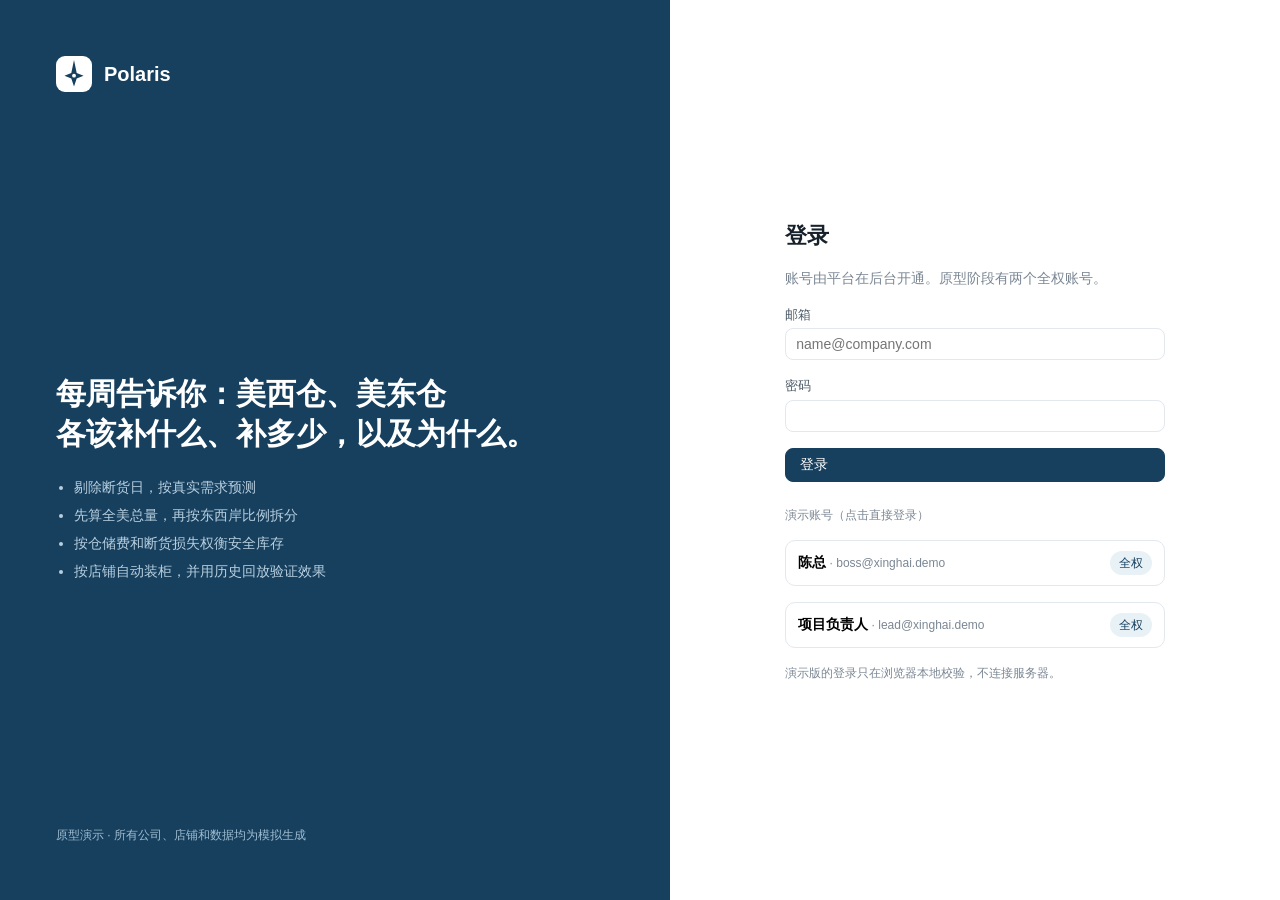
==== index.html @ b96ffc66 "Publish Polaris prototype build" ====
<!doctype html>
<html lang="zh-CN">
  <head>
    <meta charset="UTF-8" />
    <meta name="viewport" content="width=device-width, initial-scale=1.0" />
    <meta name="description" content="Polaris 跨境补货决策平台 · 原型演示（模拟数据）" />
    <link rel="icon" type="image/svg+xml" href="./favicon.svg" />
    <title>Polaris · 跨境补货决策（原型）</title>
    <script type="module" crossorigin src="./assets/index-DXcKlaoi.js"></script>
    <link rel="stylesheet" crossorigin href="./assets/index-CZqILn1X.css">
  </head>
  <body>
    <div id="root"></div>
  </body>
</html>
---- assets/index-CZqILn1X.css ----
:root{--brand:#17405f;--brand-2:#2a8f8a;--brand-soft:#e8f1f6;--bg:#f4f6f8;--panel:#fff;--line:#e3e8ee;--line-2:#eef1f4;--text:#17212b;--text-2:#4c5a67;--muted:#7b8794;--good:#1f8a5b;--good-soft:#e6f4ec;--warn:#b26a00;--warn-soft:#fdf3e2;--bad:#c2412d;--bad-soft:#fbeae7;--base:#9aa5b1;--pol:#17405f;--radius:10px;--shadow:0 1px 2px #1018280a, 0 1px 3px #1018280f;color:var(--text);background:var(--bg);-webkit-font-smoothing:antialiased;font-family:-apple-system,BlinkMacSystemFont,Segoe UI,PingFang SC,Hiragino Sans GB,Microsoft YaHei,Noto Sans SC,sans-serif;font-size:14px;line-height:1.5}*{box-sizing:border-box}body{margin:0}a{color:var(--brand);text-decoration:none}a:hover{text-decoration:underline}h1,h2,h3,h4{margin:0;font-weight:600}p{margin:0}.muted{color:var(--muted)}.small{font-size:12px}.num{font-variant-numeric:tabular-nums}.nowrap{white-space:nowrap}.right{text-align:right}.good{color:var(--good)}.bad{color:var(--bad)}.warn{color:var(--warn)}.row{flex-wrap:wrap;align-items:center;gap:12px;display:flex}.spacer{flex:1}.stack{flex-direction:column;gap:16px;display:flex}.shell{grid-template-columns:220px 1fr;min-height:100vh;display:grid}.side{background:var(--brand);color:#dbe7ef;flex-direction:column;gap:4px;height:100vh;padding:18px 12px;display:flex;position:sticky;top:0}.brand{color:#fff;align-items:center;gap:10px;padding:4px 8px 18px;display:flex}.brand-name{letter-spacing:.3px;font-size:18px;font-weight:700}.brand-sub{color:#9fbdd1;font-size:11px}.side .brand svg rect{fill:#fff}.side .brand svg path{fill:var(--brand)}.side .brand svg circle{fill:#fff}.nav-item{color:#c9dae6;cursor:pointer;border-radius:8px;align-items:center;gap:10px;padding:9px 12px;font-size:14px;display:flex}.nav-item:hover{color:#fff;background:#ffffff14;text-decoration:none}.nav-item.active{color:#fff;background:#ffffff24;font-weight:600}.nav-badge{background:var(--bad);color:#fff;border-radius:10px;margin-left:auto;padding:0 7px;font-size:11px;line-height:18px}.side-foot{color:#9fbdd1;margin-top:auto;padding:8px 12px;font-size:12px}.main{flex-direction:column;min-width:0;display:flex}.topbar{background:var(--panel);border-bottom:1px solid var(--line);z-index:20;align-items:center;gap:16px;height:56px;padding:0 24px;display:flex;position:sticky;top:0}.topbar .company{font-weight:600}.topbar .asof{color:var(--muted);font-size:13px}.user{align-items:center;gap:10px;display:flex}.avatar{background:var(--brand-soft);width:30px;height:30px;color:var(--brand);border-radius:50%;place-items:center;font-size:13px;font-weight:700;display:grid}.content{width:100%;max-width:1400px;padding:24px}.mobile-nav{display:none}.page-head{flex-wrap:wrap;justify-content:space-between;align-items:flex-end;gap:16px;margin-bottom:20px;display:flex}.page-head h1{font-size:22px}.page-head p{margin-top:4px}.page-actions{flex-wrap:wrap;gap:8px;display:flex}.grid{gap:16px;display:grid}.g2{grid-template-columns:repeat(2,minmax(0,1fr))}.g3{grid-template-columns:repeat(3,minmax(0,1fr))}.g4{grid-template-columns:repeat(4,minmax(0,1fr))}.g5{grid-template-columns:repeat(5,minmax(0,1fr))}.span2{grid-column:span 2}.card{background:var(--panel);border:1px solid var(--line);border-radius:var(--radius);box-shadow:var(--shadow);min-width:0}.card-head{border-bottom:1px solid var(--line-2);flex-wrap:wrap;justify-content:space-between;align-items:center;gap:12px;padding:14px 18px;display:flex}.card-head h3{font-size:15px}.card-body{padding:16px 18px}.card-extra{flex-wrap:wrap;align-items:center;gap:8px;display:flex}.stat{background:var(--panel);border:1px solid var(--line);border-radius:var(--radius);box-shadow:var(--shadow);min-width:0;padding:14px 16px}.stat.clickable{cursor:pointer}.stat.clickable:hover{border-color:#c4d3de}.stat-label{color:var(--text-2);font-size:13px}.stat-value{font-variant-numeric:tabular-nums;margin-top:4px;font-size:24px;font-weight:650;line-height:1.25}.stat-sub{color:var(--muted);margin-top:4px;font-size:12px}.stat.tone-danger .stat-value{color:var(--bad)}.stat.tone-warning .stat-value{color:var(--warn)}.stat.tone-good .stat-value{color:var(--good)}.card .stat{box-shadow:none}.tag{white-space:nowrap;border:1px solid #0000;border-radius:999px;align-items:center;padding:1px 8px;font-size:12px;line-height:20px;display:inline-flex}.tag-neutral{color:var(--text-2);background:#eef2f5}.tag-danger{background:var(--bad-soft);color:var(--bad)}.tag-warning{background:var(--warn-soft);color:var(--warn)}.tag-good{background:var(--good-soft);color:var(--good)}.tag-brand{background:var(--brand-soft);color:var(--brand)}.tags{flex-wrap:wrap;gap:4px;display:inline-flex}.delta{color:var(--text-2);background:#eef2f5;border-radius:6px;padding:0 6px;font-size:12px;font-weight:600}.delta.good{background:var(--good-soft);color:var(--good)}.delta.bad{background:var(--bad-soft);color:var(--bad)}.btn{border:1px solid var(--line);background:var(--panel);color:var(--text);cursor:pointer;white-space:nowrap;border-radius:8px;align-items:center;gap:6px;padding:7px 14px;font-family:inherit;font-size:14px;display:inline-flex}.btn:hover{background:#fafcfd;border-color:#c4d3de}.btn:disabled{opacity:.5;cursor:not-allowed}.btn-primary{background:var(--brand);border-color:var(--brand);color:#fff}.btn-primary:hover{background:#12344e;border-color:#12344e}.btn-ghost{color:var(--brand);background:0 0;border-color:#0000;padding:4px 8px}.btn-ghost:hover{background:var(--brand-soft);border-color:#0000}.btn-danger{color:var(--bad)}.btn-sm{padding:3px 10px;font-size:13px}.icon-btn{cursor:pointer;color:var(--muted);background:0 0;border:0;padding:0 4px;font-size:22px;line-height:1}input,select,textarea{border:1px solid var(--line);color:var(--text);background:#fff;border-radius:8px;min-width:0;padding:7px 10px;font-family:inherit;font-size:14px}input:focus,select:focus,textarea:focus{border-color:#8fb3cc;outline:2px solid #b9d3e4}input[type=number]{font-variant-numeric:tabular-nums}.field{flex-direction:column;gap:4px;display:flex}.field-label{color:var(--text-2);font-size:13px}.field-hint{color:var(--muted);font-size:12px}.qty-input{text-align:right;width:86px;padding:4px 8px}.qty-input.changed{border-color:var(--warn);background:var(--warn-soft)}.table-wrap{overflow-x:auto}table.tbl{border-collapse:collapse;width:100%;font-size:13px}.tbl th{text-align:left;color:var(--text-2);border-bottom:1px solid var(--line);white-space:nowrap;background:#f8fafb;padding:9px 10px;font-weight:600;position:sticky;top:0}.tbl td{border-bottom:1px solid var(--line-2);vertical-align:top;padding:9px 10px}.tbl tr.clickable{cursor:pointer}.tbl tr.clickable:hover td{background:#f8fbfd}.tbl th.right,.tbl td.right{text-align:right}.tbl .sku-name{color:var(--text);font-weight:550}.tbl .sku-id{color:var(--muted);font-size:12px}.tbl .reason{color:var(--text-2);max-width:360px}.pager{color:var(--muted);flex-wrap:wrap;justify-content:flex-end;align-items:center;gap:8px;padding:12px 18px;font-size:13px;display:flex}.filters{flex-wrap:wrap;align-items:center;gap:10px;display:flex}.chip{border:1px solid var(--line);cursor:pointer;color:var(--text-2);background:#fff;border-radius:999px;padding:4px 12px;font-size:13px}.chip.active{background:var(--brand);border-color:var(--brand);color:#fff}.fill{background:#eef2f5;border-radius:5px;min-width:80px;height:18px;position:relative;overflow:hidden}.fill-bar{border-radius:5px;height:100%}.fill-bar.good{background:#7bbf9c}.fill-bar.mid{background:#e5b65c}.fill-bar.low{background:#e49a8c}.fill-label{color:var(--text);font-variant-numeric:tabular-nums;align-items:center;padding-left:8px;font-size:12px;display:flex;position:absolute;inset:0}.cont-card{border:1px solid var(--line);background:#fff;border-radius:10px;flex-direction:column;gap:10px;padding:14px;display:flex}.cont-head{flex-wrap:wrap;justify-content:space-between;align-items:baseline;gap:8px;display:flex}.cont-title{font-weight:600}.cont-units{flex-direction:column;gap:6px;display:flex}.cont-unit{color:var(--text-2);grid-template-columns:74px 1fr;align-items:center;gap:8px;font-size:12px;display:grid}.hint-box{background:var(--brand-soft);border-radius:8px;flex-direction:column;gap:6px;padding:10px 12px;font-size:13px;display:flex}.alert-list{flex-direction:column;display:flex}.alert-item{border-bottom:1px solid var(--line-2);align-items:flex-start;gap:10px;padding:10px 0;display:flex}.alert-item:last-child{border-bottom:0}.alert-item .text{flex:1;min-width:0}.banner{border-radius:10px;flex-wrap:wrap;align-items:center;gap:12px;padding:12px 16px;display:flex}.banner.info{background:var(--brand-soft);color:var(--brand)}.banner.good{background:var(--good-soft);color:var(--good)}.banner.warn{background:var(--warn-soft);color:var(--warn)}.steps{counter-reset:s;flex-direction:column;gap:10px;margin:0;padding:0;list-style:none;display:flex}.steps li{grid-template-columns:26px 1fr;gap:8px;display:grid}.steps li:before{counter-increment:s;content:counter(s);background:var(--brand-soft);width:22px;height:22px;color:var(--brand);border-radius:50%;place-items:center;margin-top:1px;font-size:12px;font-weight:700;display:grid}.steps b{font-weight:600}.formula{font-variant-numeric:tabular-nums;background:#f6f8fa;border-radius:8px;padding:10px 12px;font-size:13px;line-height:1.7}.kv{grid-template-columns:auto 1fr;gap:6px 16px;font-size:13px;display:grid}.kv dt{color:var(--muted)}.kv dd{margin:0}.legend{color:var(--text-2);flex-wrap:wrap;gap:14px;font-size:12px;display:flex}.legend i{vertical-align:-1px;border-radius:2px;width:10px;height:10px;margin-right:5px;display:inline-block}.chart-box{width:100%;height:280px}.chart-box.sm{height:200px}.vs{grid-template-columns:1fr auto 1fr;align-items:center;gap:8px;display:grid}.vs .side-b{text-align:right}.cmp-card{border:1px solid var(--line);background:#fff;border-radius:10px;flex-direction:column;gap:6px;padding:14px 16px;display:flex}.cmp-label{color:var(--text-2);justify-content:space-between;gap:8px;font-size:13px;display:flex}.cmp-row{font-variant-numeric:tabular-nums;justify-content:space-between;align-items:baseline;gap:8px;display:flex}.cmp-row .who{color:var(--muted);font-size:12px}.cmp-row .v{font-size:18px;font-weight:650}.cmp-row.pol .v{color:var(--pol)}.cmp-row.base .v{color:var(--base)}.modal-mask{z-index:100;background:#0f192366;place-items:center;padding:16px;display:grid;position:fixed;inset:0}.modal{background:#fff;border-radius:12px;width:min(520px,100%);max-height:90vh;overflow:auto;box-shadow:0 20px 50px #0003}.modal-head{border-bottom:1px solid var(--line-2);justify-content:space-between;align-items:center;padding:16px 20px;display:flex}.modal-body{flex-direction:column;gap:14px;padding:16px 20px;display:flex}.modal-foot{border-top:1px solid var(--line-2);justify-content:flex-end;gap:8px;padding:12px 20px;display:flex}.toast{color:#fff;z-index:200;background:#17212b;border-radius:10px;max-width:calc(100vw - 32px);padding:10px 18px;font-size:14px;position:fixed;bottom:24px;left:50%;transform:translate(-50%);box-shadow:0 8px 24px #0003}.toast.error{background:var(--bad)}.busy-bar{background:linear-gradient(90deg, transparent, var(--brand-2), transparent);z-index:300;background-size:50% 100%;height:3px;animation:1s linear infinite slide;position:fixed;top:0;left:0;right:0}@keyframes slide{0%{background-position:-50% 0}to{background-position:150% 0}}.loading-screen{min-height:60vh;color:var(--muted);text-align:center;place-items:center;display:grid}.empty{text-align:center;color:var(--muted);padding:32px}.login{grid-template-columns:1.1fr 1fr;min-height:100vh;display:grid}.login-art{background:var(--brand);color:#e6eef4;flex-direction:column;justify-content:space-between;gap:32px;padding:56px;display:flex}.login-art h2{color:#fff;margin-top:40px;font-size:30px;line-height:1.35}.login-art ul{color:#b8cfdf;margin:18px 0 0;padding-left:18px;line-height:2}.login-art svg rect{fill:#fff}.login-art svg path{fill:var(--brand)}.login-art svg circle{fill:#fff}.login-form{background:#fff;place-items:center;padding:32px;display:grid}.login-box{flex-direction:column;gap:16px;width:min(380px,100%);display:flex}.login-box h1{font-size:22px}.demo-acc{border:1px solid var(--line);cursor:pointer;text-align:left;background:#fff;border-radius:10px;justify-content:space-between;align-items:center;padding:10px 12px;font-family:inherit;font-size:14px;display:flex}.demo-acc:hover{border-color:var(--brand);background:var(--brand-soft)}.section-title{margin:8px 0 -4px;font-size:15px;font-weight:600}.settings-grid{grid-template-columns:repeat(auto-fill,minmax(180px,1fr));gap:12px;display:grid}.seg{border:1px solid var(--line);border-radius:8px;display:inline-flex;overflow:hidden}.seg button{cursor:pointer;color:var(--text-2);background:#fff;border:0;padding:6px 12px;font-family:inherit;font-size:13px}.seg button.on{background:var(--brand);color:#fff}.upload-drop{text-align:center;color:var(--text-2);background:#fafcfd;border:1.5px dashed #c4d3de;border-radius:10px;padding:18px}@media (width<=1100px){.g5{grid-template-columns:repeat(3,minmax(0,1fr))}.g4{grid-template-columns:repeat(2,minmax(0,1fr))}}@media (width<=860px){.shell{grid-template-columns:1fr}.side{display:none}.mobile-nav{background:var(--brand);z-index:25;gap:4px;padding:6px 10px;display:flex;position:sticky;top:0;overflow-x:auto}.mobile-nav a{color:#c9dae6;white-space:nowrap;border-radius:8px;padding:6px 12px;font-size:14px}.mobile-nav a.active{color:#fff;background:#ffffff29}.topbar{flex-wrap:wrap;height:auto;min-height:52px;padding:8px 14px;position:static}.topbar .asof{display:none}.content{padding:14px}.g2,.g3{grid-template-columns:1fr}.g4,.g5{grid-template-columns:repeat(2,minmax(0,1fr))}.span2{grid-column:auto}.login{grid-template-columns:1fr}.login-art{padding:28px}.login-art h2{margin-top:16px;font-size:22px}.stat-value{font-size:20px}}
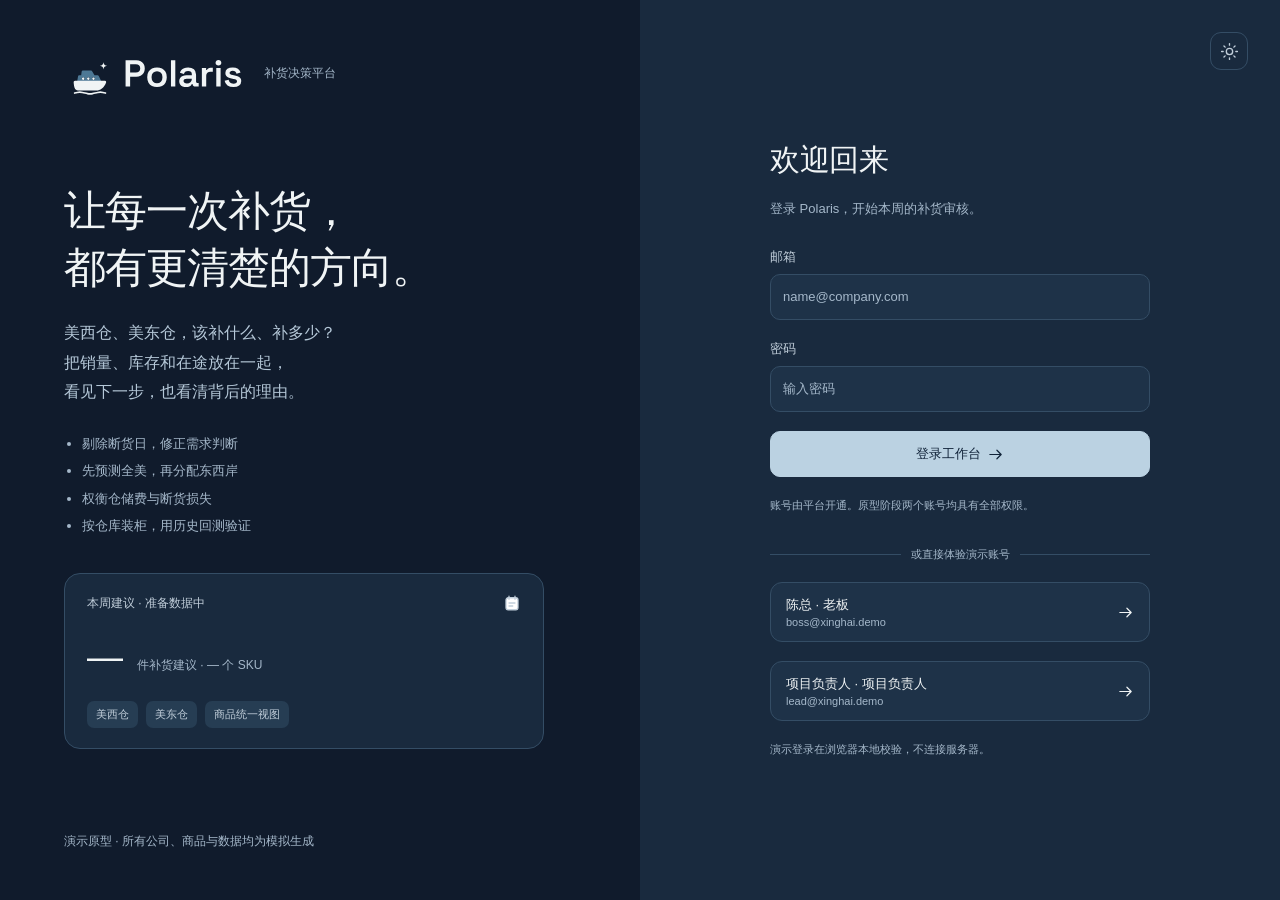
==== commit 78526bbe: "Publish warehouse-first Polaris preview Update the accepted static demo with warehouse-based plannin" ====
--- a/index.html
+++ b/index.html
@@ -1,15 +1,3 @@
-<!doctype html>
-<html lang="zh-CN">
-  <head>
-    <meta charset="UTF-8" />
-    <meta name="viewport" content="width=device-width, initial-scale=1.0" />
-    <meta name="description" content="Polaris 跨境补货决策平台 · 原型演示（模拟数据）" />
-    <link rel="icon" type="image/svg+xml" href="./favicon.svg" />
-    <title>Polaris · 跨境补货决策（原型）</title>
-    <script type="module" crossorigin src="./assets/index-DXcKlaoi.js"></script>
-    <link rel="stylesheet" crossorigin href="./assets/index-CZqILn1X.css">
-  </head>
-  <body>
-    <div id="root"></div>
-  </body>
-</html>
+<!doctype html><html lang="zh-CN" data-theme="dark"><head><meta charset="UTF-8"><meta name="viewport" content="width=device-width, initial-scale=1"><meta name="theme-color" content="#101b2c"><title>Polaris · 界面视觉样稿</title><link rel="icon" href="./brand/favicon-32-light.svg">  <script type="module" crossorigin src="./assets/index-BW4ntk3A.js"></script>
+  <link rel="stylesheet" crossorigin href="./assets/index-Dr7iemgy.css">
+</head><body><div id="root"></div></body></html>
--- a/assets/index-Dr7iemgy.css
+++ b/assets/index-Dr7iemgy.css
@@ -0,0 +1 @@
+:root{--lightningcss-light: ;--lightningcss-dark:initial;color-scheme:dark;--bg:#101b2c;--shell:#101b2c;--panel:#192a3e;--panel-alt:#1e3248;--panel-raised:#263d53;--text:#f0f4f5;--text-2:#c1ceda;--muted:#a5b8ca;--line:#344d65;--line-2:#293f55;--brand:#bbd2e2;--on-brand:#102238;--brand-soft:#263f57;--brand-2:#9bbfd5;--hover:#263e55;--good:#9cdac0;--good-soft:#203c39;--warn:#f1c786;--warn-soft:#443923;--bad:#f2a5a3;--bad-soft:#452d36;--chart-west:#8fbbd8;--chart-east:#d7b6a1;--chart-polaris:#a4d9d0;--chart-baseline:#b9b0cf;--chart-demand:#f0cf91;--pol:var(--chart-polaris);--base:var(--chart-baseline);--focus:#b7d8ef;--selection:#3d617d;--tooltip:#263d53;--overlay:#040d18ad;--radius:16px;--radius-control:10px;--space-1:4px;--space-2:8px;--space-3:12px;--space-4:16px;--space-5:20px;--space-6:24px;--space-8:32px;--space-12:48px;--font-ui:-apple-system,BlinkMacSystemFont,"SF Pro Text","Segoe UI",Roboto,"Helvetica Neue",Arial,"PingFang SC","Microsoft YaHei","Noto Sans SC",sans-serif;--font-numeric:-apple-system,BlinkMacSystemFont,"SF Pro Text","Segoe UI",Roboto,"Helvetica Neue",Arial,"PingFang SC","Microsoft YaHei","Noto Sans SC",sans-serif;--text-xs:12px;--text-sm:13px;--text-md:14px;--text-lg:16px;--text-xl:20px;--heading:30px;--metric:32px;--motion:.18s;--ease:cubic-bezier(.16,1,.3,1);--shadow:none}:root[data-theme=light]{--lightningcss-light:initial;--lightningcss-dark: ;color-scheme:light;--bg:#eef3f6;--shell:#e8f0f5;--panel:#fff;--panel-alt:#f4f7f9;--panel-raised:#e7eff4;--text:#172b3d;--text-2:#40596f;--muted:#526e84;--line:#d0dde7;--line-2:#e4ecf2;--brand:#335f7f;--on-brand:#fff;--brand-soft:#e0ebf2;--brand-2:#4d7895;--hover:#e3edf4;--good:#25734f;--good-soft:#e2f0e7;--warn:#8a5518;--warn-soft:#fff0d7;--bad:#aa3f48;--bad-soft:#fbe5e7;--chart-west:#336c92;--chart-east:#976147;--chart-polaris:#276f68;--chart-baseline:#78658f;--chart-demand:#95620e;--focus:#335f7f;--selection:#c2dceb;--tooltip:#fff;--overlay:#101b2c61}*{box-sizing:border-box}body{margin:0}a{color:var(--brand);text-decoration:none}a:hover{text-decoration:underline}h1,h2,h3,h4{margin:0;font-weight:600}p{margin:0}.num{font-variant-numeric:tabular-nums}.nowrap{white-space:nowrap}.right{text-align:right}.good{color:var(--good)}.bad{color:var(--bad)}.warn{color:var(--warn)}.row{flex-wrap:wrap;align-items:center;gap:12px;display:flex}.spacer{flex:1}.stack{flex-direction:column;gap:16px;display:flex}.shell{grid-template-columns:220px 1fr;min-height:100vh;display:grid}.side{background:var(--brand);color:#dbe7ef;flex-direction:column;gap:4px;height:100vh;padding:18px 12px;display:flex;position:sticky;top:0}.brand{color:#fff;align-items:center;gap:10px;padding:4px 8px 18px;display:flex}.brand-name{letter-spacing:.3px;font-size:18px;font-weight:700}.brand-sub{color:#9fbdd1;font-size:11px}.side .brand svg rect{fill:#fff}.side .brand svg path{fill:var(--brand)}.side .brand svg circle{fill:#fff}.nav-item{color:#c9dae6;cursor:pointer;border-radius:8px;align-items:center;gap:10px;padding:9px 12px;font-size:14px;display:flex}.nav-item:hover{color:#fff;background:#ffffff14;text-decoration:none}.nav-item.active{color:#fff;background:#ffffff24;font-weight:600}.nav-badge{background:var(--bad);color:#fff;border-radius:10px;margin-left:auto;padding:0 7px;font-size:11px;line-height:18px}.side-foot{color:#9fbdd1;margin-top:auto;padding:8px 12px;font-size:12px}.main{flex-direction:column;min-width:0;display:flex}.topbar{background:var(--panel);border-bottom:1px solid var(--line);z-index:20;align-items:center;gap:16px;height:56px;padding:0 24px;display:flex;position:sticky;top:0}.topbar .company{font-weight:600}.topbar .asof{color:var(--muted);font-size:13px}.user{align-items:center;gap:10px;display:flex}.avatar{background:var(--brand-soft);width:30px;height:30px;color:var(--brand);border-radius:50%;place-items:center;font-size:13px;font-weight:700;display:grid}.content{width:100%;max-width:1400px;padding:24px}.mobile-nav{display:none}.page-head{flex-wrap:wrap;justify-content:space-between;align-items:flex-end;gap:16px;margin-bottom:20px;display:flex}.page-head h1{font-size:22px}.page-head p{margin-top:4px}.page-actions{flex-wrap:wrap;gap:8px;display:flex}.grid{gap:16px;display:grid}.g2{grid-template-columns:repeat(2,minmax(0,1fr))}.g3{grid-template-columns:repeat(3,minmax(0,1fr))}.g4{grid-template-columns:repeat(4,minmax(0,1fr))}.g5{grid-template-columns:repeat(5,minmax(0,1fr))}.span2{grid-column:span 2}.card{background:var(--panel);border:1px solid var(--line);border-radius:var(--radius);box-shadow:var(--shadow);min-width:0}.card-head{border-bottom:1px solid var(--line-2);flex-wrap:wrap;justify-content:space-between;align-items:center;gap:12px;padding:14px 18px;display:flex}.card-head h3{font-size:15px}.card-extra{flex-wrap:wrap;align-items:center;gap:8px;display:flex}.stat{background:var(--panel);border:1px solid var(--line);border-radius:var(--radius);box-shadow:var(--shadow);min-width:0;padding:14px 16px}.stat.clickable{cursor:pointer}.stat.clickable:hover{border-color:#c4d3de}.stat-label{color:var(--text-2);font-size:13px}.stat-value{font-variant-numeric:tabular-nums;margin-top:4px;font-size:24px;font-weight:650;line-height:1.25}.stat-sub{color:var(--muted);margin-top:4px;font-size:12px}.card .stat{box-shadow:none}.tag{white-space:nowrap;border:1px solid #0000;border-radius:999px;align-items:center;padding:1px 8px;font-size:12px;line-height:20px;display:inline-flex}.tag-neutral{color:var(--text-2);background:#eef2f5}.tags{flex-wrap:wrap;gap:4px;display:inline-flex}.delta{color:var(--text-2);background:#eef2f5;border-radius:6px;padding:0 6px;font-size:12px;font-weight:600}.delta.good{background:var(--good-soft);color:var(--good)}.delta.bad{background:var(--bad-soft);color:var(--bad)}.btn{border:1px solid var(--line);background:var(--panel);color:var(--text);cursor:pointer;white-space:nowrap;border-radius:8px;align-items:center;gap:6px;padding:7px 14px;font-family:inherit;font-size:14px;display:inline-flex}.btn:hover{background:#fafcfd;border-color:#c4d3de}.btn:disabled{opacity:.5;cursor:not-allowed}.btn-primary{background:var(--brand);border-color:var(--brand);color:#fff}.btn-primary:hover{background:#12344e;border-color:#12344e}.btn-sm{padding:3px 10px;font-size:13px}.icon-btn{cursor:pointer;color:var(--muted);background:0 0;border:0;padding:0 4px;font-size:22px;line-height:1}input,select,textarea{border:1px solid var(--line);color:var(--text);background:#fff;border-radius:8px;min-width:0;padding:7px 10px;font-family:inherit;font-size:14px}input:focus,select:focus,textarea:focus{border-color:#8fb3cc;outline:2px solid #b9d3e4}input[type=number]{font-variant-numeric:tabular-nums}.field{flex-direction:column;gap:4px;display:flex}.field-hint{color:var(--muted);font-size:12px}.qty-input{text-align:right;width:86px;padding:4px 8px}.qty-input.changed{border-color:var(--warn);background:var(--warn-soft)}.table-wrap{overflow-x:auto}table.tbl{border-collapse:collapse;width:100%;font-size:13px}.tbl th{text-align:left;color:var(--text-2);border-bottom:1px solid var(--line);white-space:nowrap;background:#f8fafb;padding:9px 10px;font-weight:600;position:sticky;top:0}.tbl td{border-bottom:1px solid var(--line-2);vertical-align:top;padding:9px 10px}.tbl tr.clickable{cursor:pointer}.tbl th.right,.tbl td.right{text-align:right}.tbl .sku-name{color:var(--text);font-weight:550}.tbl .sku-id{color:var(--muted);font-size:12px}.tbl .reason{color:var(--text-2);max-width:360px}.pager{color:var(--muted);flex-wrap:wrap;justify-content:flex-end;align-items:center;gap:8px;padding:12px 18px;font-size:13px;display:flex}.filters{flex-wrap:wrap;align-items:center;gap:10px;display:flex}.chip{border:1px solid var(--line);cursor:pointer;color:var(--text-2);background:#fff;border-radius:999px;padding:4px 12px;font-size:13px}.fill{background:#eef2f5;border-radius:5px;min-width:80px;height:18px;position:relative;overflow:hidden}.fill-bar{border-radius:5px;height:100%}.fill-bar.good{background:#7bbf9c}.fill-bar.mid{background:#e5b65c}.fill-bar.low{background:#e49a8c}.fill-label{color:var(--text);font-variant-numeric:tabular-nums;align-items:center;padding-left:8px;font-size:12px;display:flex;position:absolute;inset:0}.cont-card{border:1px solid var(--line);background:#fff;border-radius:10px;flex-direction:column;gap:10px;padding:14px;display:flex}.cont-head{flex-wrap:wrap;justify-content:space-between;align-items:baseline;gap:8px;display:flex}.cont-title{font-weight:600}.cont-units{flex-direction:column;gap:6px;display:flex}.cont-unit{color:var(--text-2);grid-template-columns:74px 1fr;align-items:center;gap:8px;font-size:12px;display:grid}.hint-box{background:var(--brand-soft);border-radius:8px;flex-direction:column;gap:6px;padding:10px 12px;font-size:13px;display:flex}.alert-list{flex-direction:column;display:flex}.alert-item{border-bottom:1px solid var(--line-2);align-items:flex-start;gap:10px;padding:10px 0;display:flex}.alert-item:last-child{border-bottom:0}.alert-item .text{flex:1;min-width:0}.banner{border-radius:10px;flex-wrap:wrap;align-items:center;gap:12px;padding:12px 16px;display:flex}.steps{counter-reset:s;flex-direction:column;gap:10px;margin:0;padding:0;list-style:none;display:flex}.steps li{grid-template-columns:26px 1fr;gap:8px;display:grid}.steps li:before{counter-increment:s;content:counter(s);background:var(--brand-soft);width:22px;height:22px;color:var(--brand);border-radius:50%;place-items:center;margin-top:1px;font-size:12px;font-weight:700;display:grid}.steps b{font-weight:600}.formula{font-variant-numeric:tabular-nums;background:#f6f8fa;border-radius:8px;padding:10px 12px;font-size:13px;line-height:1.7}.kv{grid-template-columns:auto 1fr;gap:6px 16px;font-size:13px;display:grid}.kv dt{color:var(--muted)}.kv dd{margin:0}.legend{color:var(--text-2);flex-wrap:wrap;gap:14px;font-size:12px;display:flex}.legend i{vertical-align:-1px;border-radius:2px;width:10px;height:10px;margin-right:5px;display:inline-block}.chart-box{width:100%;height:280px}.chart-box.sm{height:200px}.vs{grid-template-columns:1fr auto 1fr;align-items:center;gap:8px;display:grid}.vs .side-b{text-align:right}.cmp-card{border:1px solid var(--line);background:#fff;border-radius:10px;flex-direction:column;gap:6px;padding:14px 16px;display:flex}.cmp-label{color:var(--text-2);justify-content:space-between;gap:8px;font-size:13px;display:flex}.cmp-row{font-variant-numeric:tabular-nums;justify-content:space-between;align-items:baseline;gap:8px;display:flex}.cmp-row .who{color:var(--muted);font-size:12px}.cmp-row .v{font-size:18px;font-weight:650}.modal-mask{z-index:100;background:#0f192366;place-items:center;padding:16px;display:grid;position:fixed;inset:0}.modal{background:#fff;border-radius:12px;width:min(520px,100%);max-height:90vh;overflow:auto;box-shadow:0 20px 50px #0003}.modal-head{border-bottom:1px solid var(--line-2);justify-content:space-between;align-items:center;padding:16px 20px;display:flex}.modal-body{flex-direction:column;gap:14px;padding:16px 20px;display:flex}.modal-foot{border-top:1px solid var(--line-2);justify-content:flex-end;gap:8px;padding:12px 20px;display:flex}.toast{color:#fff;z-index:200;background:#17212b;border-radius:10px;max-width:calc(100vw - 32px);padding:10px 18px;font-size:14px;position:fixed;bottom:24px;left:50%;transform:translate(-50%);box-shadow:0 8px 24px #0003}.toast.error{background:var(--bad)}.busy-bar{background:linear-gradient(90deg, transparent, var(--brand-2), transparent);z-index:300;background-size:50% 100%;height:3px;animation:1s linear infinite slide;position:fixed;top:0;left:0;right:0}@keyframes slide{0%{background-position:-50% 0}to{background-position:150% 0}}.loading-screen{min-height:60vh;color:var(--muted);text-align:center;place-items:center;display:grid}.empty{text-align:center;color:var(--muted);padding:32px}.login{grid-template-columns:1.1fr 1fr;min-height:100vh;display:grid}.login-art{background:var(--brand);color:#e6eef4;flex-direction:column;justify-content:space-between;gap:32px;padding:56px;display:flex}.login-art h2{color:#fff;margin-top:40px;font-size:30px;line-height:1.35}.login-art ul{color:#b8cfdf;margin:18px 0 0;padding-left:18px;line-height:2}.login-art svg rect{fill:#fff}.login-art svg path{fill:var(--brand)}.login-art svg circle{fill:#fff}.login-form{background:#fff;place-items:center;padding:32px;display:grid}.login-box{flex-direction:column;gap:16px;width:min(380px,100%);display:flex}.demo-acc{border:1px solid var(--line);cursor:pointer;text-align:left;background:#fff;border-radius:10px;justify-content:space-between;align-items:center;padding:10px 12px;font-family:inherit;font-size:14px;display:flex}.demo-acc:hover{border-color:var(--brand);background:var(--brand-soft)}.section-title{margin:8px 0 -4px;font-size:15px;font-weight:600}.settings-grid{grid-template-columns:repeat(auto-fill,minmax(180px,1fr));gap:12px;display:grid}.seg{border:1px solid var(--line);border-radius:8px;display:inline-flex;overflow:hidden}.seg button{cursor:pointer;color:var(--text-2);background:#fff;border:0;padding:6px 12px;font-family:inherit;font-size:13px}.upload-drop{text-align:center;color:var(--text-2);background:#fafcfd;border:1.5px dashed #c4d3de;border-radius:10px;padding:18px}@media (width<=1100px){.g5{grid-template-columns:repeat(3,minmax(0,1fr))}.g4{grid-template-columns:repeat(2,minmax(0,1fr))}}@media (width<=860px){.shell{grid-template-columns:1fr}.side{display:none}.mobile-nav{background:var(--brand);z-index:25;gap:4px;padding:6px 10px;display:flex;position:sticky;top:0;overflow-x:auto}.mobile-nav a{color:#c9dae6;white-space:nowrap;border-radius:8px;padding:6px 12px;font-size:14px}.mobile-nav a.active{color:#fff;background:#ffffff29}.topbar{flex-wrap:wrap;height:auto;min-height:52px;padding:8px 14px;position:static}.topbar .asof{display:none}.content{padding:14px}.g2,.g3{grid-template-columns:1fr}.g4,.g5{grid-template-columns:repeat(2,minmax(0,1fr))}.span2{grid-column:auto}.login{grid-template-columns:1fr}.login-art{padding:28px}.login-art h2{margin-top:16px;font-size:22px}.stat-value{font-size:20px}}.store-tabs{grid-template-columns:repeat(4,minmax(0,1fr));gap:10px;display:grid}.store-tab{text-align:left;border:1px solid var(--line);background:var(--panel);cursor:pointer;box-shadow:var(--shadow);color:var(--text);border-radius:10px;flex-direction:column;gap:2px;padding:10px 14px;font-family:inherit;display:flex}.store-tab:hover{border-color:#c4d3de}.store-tab.on{border-color:var(--brand);box-shadow:0 0 0 1px var(--brand)}.st-name{flex-wrap:wrap;align-items:center;gap:6px;font-size:14px;font-weight:600;display:flex}.st-cat{color:var(--muted);font-size:12px;font-weight:400}.st-ok{color:var(--good);font-size:12px;font-weight:600}.st-sub{color:var(--muted);font-size:12px}.batch-bar{background:var(--brand-soft);color:var(--brand);z-index:5;align-items:center;gap:10px;padding:10px 18px;font-size:13px;display:flex;position:sticky;top:56px}.qty-btn{justify-content:flex-end;min-width:76px}.qty-btn.changed{border-color:var(--warn);background:var(--warn-soft)}.box-row{border-top:1px solid var(--line-2);padding-top:8px}.stepper{grid-template-columns:repeat(3,minmax(0,1fr));gap:12px;display:grid}.step{border:1px solid var(--line);background:#fff;border-radius:10px;flex-direction:column;gap:8px;padding:14px 16px;display:flex}.step-head{align-items:center;gap:10px;font-weight:600;display:flex}.step-no{background:var(--brand-soft);width:24px;height:24px;color:var(--brand);border-radius:50%;flex:none;place-items:center;font-size:12px;font-weight:700;display:grid}.step.done .step-no{background:var(--good);color:#fff}.step-list{flex-direction:column;gap:4px;font-size:13px;display:flex}.step-list a{color:var(--text);justify-content:space-between;gap:8px;display:flex}.review-nav{flex-wrap:wrap;justify-content:space-between;align-items:center;gap:8px;display:flex}.load-row{grid-template-columns:70px 1fr;align-items:center;gap:10px;font-size:13px;display:grid}@media (width<=860px){.store-tabs{grid-template-columns:repeat(2,minmax(0,1fr))}.stepper{grid-template-columns:1fr}.hide-sm{display:none}.batch-bar{top:44px}}.mob-list{display:none}.mob-card{border-bottom:1px solid var(--line-2);cursor:pointer;padding:12px 14px}@media (width<=860px){.desk-table{display:none}.mob-list{display:block}.page-actions{width:100%}}:root{font-family:var(--font-ui);color:var(--text);background:var(--bg);-webkit-font-smoothing:antialiased;font-synthesis:none;font-size:14px;line-height:1.55}body{background:var(--bg);color:var(--text)}button,input,select,textarea{font-family:inherit}button,a,input,select,textarea{-webkit-tap-highlight-color:transparent}button{touch-action:manipulation}::selection{background:var(--selection);color:var(--text)}:focus-visible{outline:2px solid var(--focus);outline-offset:3px}input,textarea{caret-color:var(--brand)}*{scrollbar-width:thin;scrollbar-color:var(--line) transparent}a{color:var(--brand);text-underline-offset:4px}a:hover{color:var(--text);text-decoration:none}button{transition:background var(--motion) var(--ease),border-color var(--motion) var(--ease),color var(--motion) var(--ease)}button:disabled{opacity:.5;cursor:not-allowed}h1,h2,h3,h4{letter-spacing:-.015em}h1{font-size:var(--heading);font-weight:600;line-height:1.25}h3{font-weight:600}p{line-height:1.65}.small{font-size:12px}.muted{color:var(--muted)}.num,.stat-value,.cmp-row,.capacity-values strong{font-variant-numeric:tabular-nums}.app-shell{min-height:100vh}.app-header{border-bottom:1px solid var(--line-2);background:var(--shell);z-index:30;justify-content:space-between;align-items:center;gap:24px;height:80px;padding:0 44px;display:flex;position:sticky;top:0}.app-brand{color:var(--text);letter-spacing:-.7px;align-items:center;gap:8px;min-width:170px;font-size:25px;font-weight:600;display:flex}.app-brand img{object-fit:contain;display:block}.desktop-navigation{align-items:center;gap:5px;display:flex}.desktop-navigation a{color:var(--muted);white-space:nowrap;border-radius:11px;align-items:center;gap:8px;padding:10px 15px;font-size:14px;display:flex}.desktop-navigation a:hover{background:var(--hover);color:var(--text)}.desktop-navigation a.active{background:var(--panel-raised);color:var(--text);font-weight:600}.header-tools{align-items:center;gap:16px;display:flex}.theme-toggle{border:1px solid var(--line);width:38px;height:38px;color:var(--text-2);cursor:pointer;background:0 0;border-radius:11px;flex:none;place-items:center;display:grid}.theme-toggle:hover{background:var(--hover)}.header-user{white-space:nowrap;align-items:center;gap:9px;font-size:13px;display:flex}.header-user small{color:var(--muted);font-size:11px;display:block}.avatar{background:var(--panel-raised);width:34px;height:34px;color:var(--text);font-size:13px}.workspace-bar{max-width:1440px;color:var(--muted);align-items:center;gap:22px;margin:auto;padding:19px 44px 0;font-size:12px;display:flex}.workspace-bar>span:first-child{color:var(--text-2)}.bar-dot{background:var(--muted);vertical-align:middle;border-radius:50%;width:3px;height:3px;margin:0 9px;display:inline-block}.demo-label{border:1px solid var(--line);border-radius:6px;margin-left:auto;padding:2px 8px;font-size:11px}.content{width:100%;max-width:1440px;margin:0 auto;padding:27px 44px 32px}.page-head{align-items:center;gap:20px;margin:0 0 4px}.page-head h1{font-size:30px;font-weight:600;line-height:1.25}.page-head p{max-width:85ch;margin-top:8px;font-size:13px}.page-actions{align-items:center;gap:8px}.stack{gap:24px}.row{gap:12px}.app-footer{max-width:1440px;color:var(--muted);justify-content:space-between;margin:auto;padding:8px 44px 28px;font-size:11px;display:flex}.bottom-navigation{display:none}.skip-link{z-index:1000;background:var(--panel);padding:12px;position:fixed;top:-100px;left:20px}.skip-link:focus{top:12px}.card,.stat,.cmp-card{background:var(--panel);border:1px solid var(--line);box-shadow:none;border-radius:16px;min-width:0}.card-head{border:0;align-items:center;gap:12px;padding:20px 22px 0}.card-head h3{color:var(--text);font-size:16px;line-height:1.4}.card-extra{gap:12px;font-size:12px}.card-extra a{align-items:center;gap:5px;display:inline-flex}.card-body{padding:20px 22px 22px}.card .card{border-radius:12px}.card .stat{box-shadow:none;background:0 0;border:0;border-radius:0;padding:5px 12px 8px 0}.card .stat-value{font-size:23px}.card .stat-sub{font-size:11px}.grid{gap:20px}.stat{padding:19px 20px}.stat-label{color:var(--text-2);font-size:13px;line-height:1.4}.stat-value{letter-spacing:-.03em;margin-top:9px;font-size:30px;font-weight:600;line-height:1.3}.stat-sub{color:var(--muted);margin-top:8px;font-size:11px;line-height:1.5}.stat.clickable:hover{background:var(--panel-alt);border-color:var(--brand-2)}.stat.tone-danger .stat-value{color:var(--bad)}.stat.tone-warning .stat-value{color:var(--warn)}.stat.tone-good .stat-value{color:var(--good)}.overview-metrics{grid-template-columns:repeat(6,minmax(0,1fr));gap:12px;display:grid}.overview-metrics .stat{padding:17px 16px}.overview-metrics .stat:first-child{background:var(--panel-raised);border-color:var(--brand-2)}.overview-metrics .stat-value{font-size:30px}.overview-metrics .stat-sub{font-size:11px}.overview-stack{gap:22px}.btn{background:var(--panel-alt);min-height:38px;color:var(--text-2);border:1px solid var(--line);border-radius:10px;justify-content:center;padding:8px 14px;font-size:13px;font-weight:500}.btn:hover{background:var(--hover);color:var(--text);border-color:var(--brand-2)}.btn-primary{background:var(--brand);border-color:var(--brand);color:var(--on-brand);font-weight:600}.btn-primary:hover{background:var(--brand-2);border-color:var(--brand-2);color:var(--on-brand)}.btn-ghost{color:var(--brand);background:0 0;border-color:#0000;padding:5px 9px}.btn-ghost:hover{background:var(--brand-soft);border-color:#0000}.btn-sm{min-height:32px;padding:5px 10px;font-size:12px}.btn-danger{color:var(--bad)}input,select,textarea{background:var(--panel-alt);color:var(--text);border:1px solid var(--line);border-radius:10px;min-height:38px;padding:9px 12px;font-size:13px;line-height:1.4}input::placeholder,textarea::placeholder{color:var(--muted);opacity:1}input:focus,select:focus,textarea:focus{border-color:var(--brand-2);outline:2px solid var(--focus);outline-offset:2px}input[type=checkbox],input[type=radio]{width:16px;height:16px;min-height:16px;accent-color:var(--brand-2);flex:none}.field{gap:7px}.field-label{color:var(--text-2);font-size:13px}.field-hint{line-height:1.5}.filters{gap:10px}.filters input{max-width:100%}.tag{border:0;padding:3px 9px;font-size:11px;font-weight:500;line-height:18px}.tag-neutral{background:var(--panel-raised);color:var(--text-2)}.tag-brand{background:var(--brand-soft);color:var(--brand)}.tag-good{background:var(--good-soft);color:var(--good)}.tag-danger{background:var(--bad-soft);color:var(--bad)}.tag-warning{background:var(--warn-soft);color:var(--warn)}.delta{background:var(--panel-raised);padding:2px 7px}.workflow{border:1px solid var(--line);background:var(--panel);border-radius:16px;grid-template-columns:1fr 1fr 1fr;gap:24px;padding:22px 24px;display:grid}.workflow-step{gap:13px;min-width:0;display:flex}.workflow-step+.workflow-step{border-left:1px solid var(--line-2);padding-left:24px}.workflow-number{border:1px solid var(--line);width:30px;height:30px;color:var(--muted);border-radius:10px;flex:none;place-items:center;font-size:13px;display:grid}.workflow-step.current .workflow-number{color:var(--on-brand);background:var(--brand);border-color:var(--brand)}.workflow-step.done .workflow-number{color:var(--good);background:var(--good-soft)}.workflow h3{flex-wrap:wrap;align-items:center;gap:10px;font-size:14px;display:flex}.workflow h3 .muted{font-size:12px}.workflow p{color:var(--muted);margin-top:7px;font-size:11px}.workflow-actions{flex-wrap:wrap;gap:12px;margin-top:10px;font-size:12px;display:flex}.workflow-actions a{align-items:center;gap:4px;display:flex}.workflow-actions button,.text-button{color:var(--brand);cursor:pointer;background:0 0;border:0;align-items:center;gap:4px;padding:0;font-size:12px;display:inline-flex}.workflow-actions span{color:var(--good)}.workflow-store-links{flex-wrap:wrap;gap:14px;margin-top:10px;display:flex}.workflow-store-links a{color:var(--text-2);align-items:center;gap:5px;font-size:12px;display:flex}.status-dot{background:var(--muted);border-radius:50%;width:5px;height:5px}.status-dot.complete{background:var(--good)}.overview-main-grid,.overview-secondary-grid{grid-template-columns:minmax(0,1.65fr) minmax(0,1fr);gap:20px;display:grid}.distribution-card .card-body{padding-top:18px}.chart-legend{flex-wrap:wrap;gap:15px;display:flex}.chart-legend button{color:var(--text-2);cursor:pointer;background:0 0;border:0;align-items:center;gap:6px;padding:3px 0;font-size:12px;display:inline-flex}.chart-legend i{border-radius:3px;width:8px;height:8px;display:inline-block}.chart-legend .off{opacity:.42;text-decoration:line-through}.distribution-rows{gap:29px;margin-top:29px;display:grid}.distribution-row{grid-template-columns:120px minmax(0,1fr) 64px;align-items:center;gap:14px;display:grid}.distribution-store{text-align:left;color:var(--text);cursor:pointer;background:0 0;border:0;padding:0;font-size:13px;font-weight:500}.distribution-store small{color:var(--muted);margin-top:2px;font-size:10px;display:block}.distribution-track{align-items:center;gap:3px;min-width:0;display:flex}.distribution-segment{cursor:pointer;border:0;border-radius:6px;flex-shrink:0;height:32px;padding:0;transition:filter .18s,opacity .18s;overflow:hidden}.distribution-segment:hover{filter:brightness(1.12)}.distribution-segment span{font-family:var(--font-ui);color:#102238;white-space:nowrap;padding:0 9px;font-size:11px;font-weight:600}.coast-W{background:var(--chart-west)}.coast-E{background:var(--chart-east)}.distribution-total{text-align:right;font-variant-numeric:tabular-nums;font-size:14px;font-weight:500}.distribution-readout{border-top:1px solid var(--line-2);min-height:38px;color:var(--muted);flex-wrap:wrap;justify-content:space-between;gap:10px;margin-top:26px;padding-top:14px;font-size:11px;display:flex}.distribution-readout b{color:var(--text);font-weight:500}.capacity-list{flex-direction:column;gap:20px;display:flex}.capacity-item+.capacity-item{border-top:1px solid var(--line-2);padding-top:20px}.capacity-item .row{gap:7px}.capacity-item b{font-size:13px}.capacity-item small{color:var(--muted);font-size:10px}.coast-dot{border-radius:50%;width:7px;height:7px;display:inline-block}.capacity-values{grid-template-columns:1fr 1fr;gap:15px;margin-top:13px;display:grid}.capacity-values span{color:var(--muted);font-size:11px;display:block}.capacity-values strong{margin-top:3px;font-size:23px;font-weight:500;display:block}.capacity-values strong small{font-size:10px;font-weight:400}.capacity-unset{color:var(--text-2);justify-content:space-between;padding-top:9px;font-size:11px;display:flex}.capacity-unset span{color:var(--muted)}.capacity-item .text-button{margin-top:9px;font-size:10px}.capacity-track{background:var(--panel-raised);border-radius:5px;height:7px;margin-top:12px;overflow:hidden}.capacity-track i{border-radius:5px;height:100%;display:block}.capacity-item>p{color:var(--muted);margin-top:6px;font-size:11px}.alert-filter{flex-wrap:wrap;gap:7px;margin-bottom:10px;display:flex}.alert-filter button{border:1px solid var(--line);color:var(--muted);cursor:pointer;background:0 0;border-radius:8px;gap:7px;padding:5px 8px;font-size:11px;display:flex}.alert-filter button.on{background:var(--panel-raised);color:var(--text);border-color:var(--brand-2)}.alert-filter button span{font-variant-numeric:tabular-nums}.alert-item{border-color:var(--line-2);gap:12px;padding:14px 0}.alert-item p{color:var(--text-2);font-size:12px;line-height:1.65}.alert-item small{color:var(--muted);margin-top:5px;font-size:10px;display:block}.alert-symbol{background:var(--warn-soft);width:28px;height:28px;color:var(--warn);border-radius:9px;flex:none;place-items:center;display:grid}.alert-symbol.danger{background:var(--bad-soft);color:var(--bad)}.alert-open{padding:5px}.backtest-snapshot{margin-bottom:25px}.backtest-snapshot>span{color:var(--muted);font-size:12px}.backtest-snapshot>div{align-items:center;gap:12px;margin-top:8px;display:flex}.backtest-snapshot strong{letter-spacing:-.03em;font-size:34px;font-weight:500}.backtest-snapshot p{color:var(--muted);margin-top:7px;font-size:12px}.kv{gap:12px 18px;font-size:12px}.kv dd{text-align:right;color:var(--text-2)}.kv b{color:var(--text);font-weight:500}.card-note{border-top:1px solid var(--line-2);margin-top:22px;padding-top:20px;font-size:11px}.interactive-chart{min-width:0}.chart-controls{flex-wrap:wrap;justify-content:space-between;align-items:center;gap:10px;margin-bottom:14px;display:flex}.chart-range{border:1px solid var(--line);border-radius:8px;flex:none;display:flex;overflow:hidden}.chart-range button{color:var(--muted);cursor:pointer;background:0 0;border:0;padding:4px 8px;font-size:11px}.chart-range button[aria-pressed=true]{background:var(--panel-raised);color:var(--text)}.chart-caption{color:var(--muted);flex-wrap:wrap;justify-content:space-between;align-items:center;gap:10px;margin-top:8px;font-size:10px;display:flex}.chart-caption label{align-items:center;gap:5px;margin-left:auto;display:flex}.chart-caption select{border-radius:6px;max-width:100px;min-height:25px;padding:3px 5px;font-size:10px}.chart-caption button,.chart-detail button{color:var(--brand);cursor:pointer;background:0 0;border:0;font-size:11px}.chart-canvas{min-width:0}.chart-tooltip{background:var(--tooltip);color:var(--text);border:1px solid var(--line);border-radius:10px;min-width:160px;padding:12px 14px;font-size:11px;box-shadow:0 8px 24px #00000026}.chart-tooltip strong{margin-bottom:8px;font-size:12px;display:block}.chart-tooltip>div{align-items:center;gap:6px;margin-top:5px;display:flex}.chart-tooltip i{border-radius:50%;width:6px;height:6px;display:inline-block}.chart-tooltip b{margin-left:auto;font-weight:500}.chart-detail{background:var(--panel-alt);border-radius:10px;flex-wrap:wrap;gap:12px;margin-top:10px;padding:12px;font-size:11px;display:flex}.chart-detail strong{color:var(--brand)}.chart-detail span{color:var(--muted)}.chart-detail b{color:var(--text)}.recharts-brush-texts{display:none}.recharts-surface{overflow:visible}.tbl{font-size:12px!important}.tbl th{background:var(--panel-alt);color:var(--muted);border-bottom:1px solid var(--line);letter-spacing:.02em;padding:13px 14px;font-size:11px;font-weight:500}.tbl td{border-color:var(--line-2);color:var(--text-2);vertical-align:middle;padding:14px;font-size:12px}.tbl td.num{color:var(--text)}.tbl tr.clickable:hover td{background:var(--hover)}.tbl .sku-name{color:var(--text);font-size:12px;line-height:1.5}.tbl .sku-id{letter-spacing:.02em;margin-top:3px;font-size:10px}.tbl .reason{min-width:180px;font-size:11px;line-height:1.6}.tbl tr.selected td{background:var(--brand-soft)}.table-wrap{overscroll-behavior-x:contain;border-radius:0 0 16px 16px}.pager{padding:15px 20px}.store-tabs{gap:12px}.store-tab{box-shadow:none;border-radius:12px;gap:6px;padding:16px 18px}.store-tab:hover{background:var(--panel-alt);border-color:var(--brand-2)}.store-tab.on{background:var(--panel-raised);border-color:var(--brand-2);box-shadow:none}.st-name{font-size:14px}.st-sub{font-size:11px}.seg{border-color:var(--line);border-radius:9px}.seg button{background:var(--panel);color:var(--text-2);padding:7px 13px;font-size:12px}.seg button.on{background:var(--panel-raised);color:var(--text)}.chip{background:var(--panel-alt);border-color:var(--line);color:var(--muted);border-radius:8px;padding:5px 10px;font-size:11px}.chip.active{background:var(--brand-soft);border-color:var(--brand-2);color:var(--brand)}.batch-bar{background:var(--brand-soft);min-height:54px;top:80px}.qty-btn{background:var(--brand-soft);min-width:74px;color:var(--brand);border-color:#0000;font-weight:600}.qty-btn.changed{background:var(--warn-soft);color:var(--warn)}.qty-btn svg{margin-left:4px}.box-row{padding-top:16px}.cont-unit{min-height:38px;font-size:12px}.hint-box{background:var(--brand-soft);color:var(--text-2);border-radius:10px;padding:16px;font-size:12px}.fill{background:var(--panel-raised);height:20px}.fill-label{color:var(--text);font-size:11px}.fill-bar.good{background:var(--chart-polaris);opacity:.45}.fill-bar.mid{background:var(--warn);opacity:.4}.fill-bar.low{background:var(--bad);opacity:.4}.banner{border-radius:12px;padding:16px 20px;line-height:1.8}.banner.info{background:var(--brand-soft);color:var(--text-2)}.banner.good{background:var(--good-soft);color:var(--good)}.banner.warn{background:var(--warn-soft);color:var(--warn)}.steps{gap:17px;font-size:13px}.steps li{gap:11px}.steps li:before{width:24px;height:24px;color:var(--brand);background:var(--brand-soft);border-radius:8px}.steps .small{font-size:11px;line-height:1.75}.formula{padding:14px 16px;font-size:12px;line-height:1.8;background:var(--panel-alt)!important}.sku-pool>.card-body>.grid.g5{border-bottom:1px solid var(--line-2);padding-bottom:18px}.sku-pool .grid.g2{grid-template-columns:minmax(0,.9fr) minmax(0,1.1fr);gap:30px}.sku-chart-column>h4{font-size:14px}.sku-chart-column>h4:not(:first-child){margin-top:24px!important}.review-nav{font-size:12px}.cmp-card{gap:11px;padding:19px 20px}.cmp-label{color:var(--text-2);align-items:flex-start;font-size:12px}.cmp-row .v{letter-spacing:-.02em;font-size:22px;font-weight:500}.cmp-row .who{font-size:11px}.cmp-row.pol .v{color:var(--pol)}.cmp-row.base .v{color:var(--muted)}.backtest-context{flex-wrap:wrap;align-items:center;gap:14px;display:flex}.methodology{border:1px solid var(--line);background:var(--panel);color:var(--muted);border-radius:12px;padding:14px 18px;font-size:12px;line-height:1.8}.methodology summary{color:var(--text);cursor:pointer;font-weight:500}.methodology>p{margin-top:12px}.modal-mask{background:var(--overlay);z-index:100;padding:20px}.modal{background:var(--panel);color:var(--text);border:1px solid var(--line);border-radius:16px;width:min(600px,100%);box-shadow:0 20px 60px #00000047}.modal-head{padding:20px 24px}.modal-head h3{font-size:18px}.modal-body{gap:18px;padding:22px 24px}.modal-foot{background:var(--panel-alt);padding:16px 24px}.icon-btn{color:var(--muted);min-width:32px;min-height:32px}.toast{background:var(--panel-raised);color:var(--text);border:1px solid var(--line);bottom:28px;box-shadow:0 12px 30px #0000002e}.toast.error{background:var(--bad-soft);color:var(--bad)}.section-title{font-size:17px}.settings-grid{gap:18px}.upload-drop{background:var(--panel-alt);border-color:var(--line);padding:28px}.empty{color:var(--muted);padding:38px 24px}.busy-bar{background:var(--brand-2);opacity:.7;height:2px;animation:none}.loading-screen{align-content:center;gap:15px;min-height:65vh}.loading-screen h2{color:var(--text);font-size:23px}.loading-placeholders{gap:12px;margin-top:15px;display:flex}.loading-placeholders i{background:var(--panel-raised);border-radius:12px;width:100px;height:65px;display:block}.login{background:var(--bg);grid-template-columns:1fr 1fr;min-height:100vh}.login-art{color:#f0f4f5;background:#101b2c;gap:30px;padding:48px 64px;position:relative;overflow:hidden}.login-art h2{letter-spacing:-.025em;color:#f0f4f5;max-width:12em;margin:0;font-size:42px;font-weight:500;line-height:1.35}.login-art .intro{color:#b5c8d8;max-width:29em;margin-top:22px;font-size:16px;line-height:1.85}.login-art ul{color:#a5b8ca;margin-top:23px;font-size:13px;line-height:2.1}.login-brand{align-items:center;gap:16px;display:flex}.login-brand span{color:#a5b8ca;font-size:12px}.login-sample{background:#192a3e;border:1px solid #344d65;border-radius:16px;max-width:480px;margin-top:34px;padding:20px 22px}.login-sample-title{color:#c1ceda;justify-content:space-between;font-size:12px;display:flex}.login-sample-numbers{align-items:baseline;gap:14px;margin-top:16px;display:flex}.login-sample-numbers strong{color:#f0f4f5;font-size:36px;font-weight:500}.login-sample-numbers span{color:#a5b8ca;font-size:12px}.login-sample-stores{gap:8px;margin-top:16px;display:flex}.login-sample-stores span{color:#c1ceda;background:#263d53;border-radius:7px;padding:5px 9px;font-size:11px}.login-form{background:var(--panel);padding:56px;position:relative}.login-form>.theme-toggle{position:absolute;top:32px;right:32px}.login-box{gap:19px;width:min(380px,100%)}.login-box h1{font-size:30px}.login-box>.muted{margin-bottom:9px;font-size:13px}.login-box input,.login-box .btn-primary{min-height:46px}.demo-acc{background:var(--panel-alt);border:1px solid var(--line);color:var(--text);border-radius:12px;gap:8px;min-height:55px;padding:13px 15px}.demo-acc:hover{background:var(--hover);border-color:var(--brand-2)}.demo-acc .muted{margin-top:2px;font-size:11px;display:block}.demo-acc b{font-size:13px;font-weight:500}.demo-heading{color:var(--muted);align-items:center;gap:10px;margin-top:12px;font-size:11px;display:flex}.demo-heading:before,.demo-heading:after{content:"";background:var(--line);flex:1;height:1px}.login-note{color:var(--muted);font-size:11px;line-height:1.7}@media (width>=1600px){.app-header{padding-left:max(44px,50vw - 676px);padding-right:max(44px,50vw - 676px)}}@media (width<=1200px){.app-header{gap:12px;padding:0 28px}.desktop-navigation a{padding:9px 10px}.app-brand{min-width:140px}.header-tools{gap:10px}.header-user>span:last-child{display:none}.content{padding:26px 28px}.workspace-bar{padding-left:28px;padding-right:28px}.overview-metrics{grid-template-columns:repeat(3,minmax(0,1fr))}.overview-main-grid,.overview-secondary-grid{grid-template-columns:minmax(0,1.4fr) minmax(0,1fr)}.distribution-row{grid-template-columns:98px minmax(0,1fr) 54px;gap:9px}.workflow{gap:14px;padding:20px}.workflow-step+.workflow-step{padding-left:14px}.workflow-number{width:26px;height:26px}.login-art{padding:40px}.login-art h2{font-size:34px}.header-tools .logout-button{display:none}}@media (width<=900px){.desktop-navigation a svg{display:none}.desktop-navigation{gap:0}.desktop-navigation a{padding:8px;font-size:12px}.app-brand{min-width:125px}.overview-main-grid,.overview-secondary-grid,.sku-pool .grid.g2{grid-template-columns:1fr}.overview-main-grid .capacity-list{grid-template-columns:1fr 1fr;gap:24px;display:grid}.capacity-item+.capacity-item{border-top:0;border-left:1px solid var(--line-2);padding-top:0;padding-left:24px}.workflow{gap:12px}.workflow-step{gap:9px}.workflow h3{font-size:13px}.workflow-store-links{gap:7px}.login-art{padding:34px}.login-art h2{font-size:30px}.login-form{padding:32px}.route-backtest .g4{grid-template-columns:repeat(2,minmax(0,1fr))}}@media (width<=600px){.app-header{gap:10px;height:66px;padding:0 20px}.app-brand{min-width:0;font-size:23px}.app-brand img{max-width:130px}.desktop-navigation,.header-user,.logout-button{display:none}.header-tools{margin-left:auto}.theme-toggle{width:36px;height:36px}.workspace-bar{flex-wrap:wrap;gap:8px;padding:13px 20px 0;font-size:10px}.workspace-bar>span:nth-child(2){order:3;width:100%}.demo-label{padding:1px 6px;font-size:9px}.content{padding:22px 16px 26px}.page-head{align-items:flex-start;gap:14px;margin-bottom:0}.page-head h1{font-size:26px}.page-head p{margin-top:8px;font-size:11px}.page-actions{gap:7px;width:100%}.page-actions .btn{flex:1}.page-actions .btn-primary{min-height:42px}.stack,.overview-stack{gap:18px}.overview-metrics{grid-template-columns:repeat(2,minmax(0,1fr));gap:10px}.overview-metrics .stat{padding:16px 14px}.overview-metrics .stat-value{font-size:27px}.overview-metrics .stat-label{font-size:11px}.overview-metrics .stat-sub{min-height:28px;font-size:10px;line-height:1.6}.card,.stat,.cmp-card{border-radius:14px}.card-head{gap:10px;padding:18px 16px 0}.card-head h3{font-size:15px}.card-body{padding:16px}.card-extra{font-size:11px}.workflow{border-radius:14px;grid-template-columns:1fr;gap:17px;padding:18px 16px}.workflow-step+.workflow-step{border-left:0;border-top:1px solid var(--line-2);padding-top:17px;padding-left:0}.workflow-step{gap:12px}.workflow h3{font-size:13px}.workflow p{font-size:10px}.workflow-actions,.workflow-store-links{margin-top:9px;font-size:11px}.workflow-store-links{gap:18px}.distribution-row{grid-template-columns:80px minmax(0,1fr) 46px;gap:7px}.distribution-store{font-size:12px}.distribution-store small{text-overflow:ellipsis;white-space:nowrap;max-width:79px;font-size:9px;overflow:hidden}.distribution-total{font-size:11px}.distribution-segment{border-radius:5px;height:29px}.distribution-segment span{padding:0 4px;font-size:9px}.distribution-rows{gap:24px;margin-top:22px}.distribution-readout{margin-top:20px;font-size:10px;line-height:1.6}.overview-main-grid .capacity-list{gap:18px;display:flex}.capacity-item+.capacity-item{border-left:0;border-top:1px solid var(--line-2);padding-top:18px;padding-left:0}.capacity-values strong{font-size:25px}.capacity-item small{font-size:10px}.capacity-unset{font-size:11px}.alert-filter{gap:5px}.alert-filter button{padding:5px 6px;font-size:10px}.alert-item p{font-size:11px}.alert-item small{font-size:10px}.alert-symbol{width:25px;height:25px}.alert-item{gap:9px}.backtest-snapshot strong{font-size:32px}.chart-controls{align-items:flex-start;gap:10px}.chart-legend{gap:10px}.chart-legend button{font-size:10px}.chart-range button{padding:4px 6px;font-size:10px}.chart-caption{font-size:9px}.chart-caption>span{width:100%;line-height:1.6}.chart-caption label{margin-left:0}.chart-detail{gap:7px;font-size:10px}.chart-canvas{margin-left:-5px;margin-right:-7px}.card .grid.g5{grid-template-columns:repeat(2,minmax(0,1fr))}.card .stat-value{font-size:21px}.tbl td,.tbl th{padding:12px;font-size:11px}.tbl .sku-id{font-size:9px}.table-wrap{border-radius:0 0 14px 14px}.store-tabs{grid-template-columns:repeat(2,minmax(0,1fr));gap:8px}.store-tab{padding:12px}.st-name{font-size:12px}.st-sub{font-size:10px}.seg button{padding:7px 9px;font-size:11px}.g5,.g4{grid-template-columns:repeat(2,minmax(0,1fr))}.g2,.g3{grid-template-columns:1fr}.span2{grid-column:auto}.stat{padding:15px}.stat-value{font-size:25px}.stat-label{font-size:12px}.stat-sub{font-size:10px}.mob-card{background:var(--panel);padding:15px}.mob-card .reason{font-size:11px;line-height:1.6}.batch-bar{font-size:12px;top:66px}.page-actions .btn{padding:7px;font-size:11px}.cmp-card{padding:16px}.cmp-row .v{font-size:20px}.cmp-label{flex-wrap:wrap;font-size:11px}.cmp-row .who{font-size:10px}.modal-mask{padding:10px}.modal-head,.modal-body{padding:18px}.modal-foot{padding:14px 18px}.app-footer{padding:10px 20px 100px;font-size:10px;line-height:2;display:block}.app-footer span{display:block}.bottom-navigation{padding:9px 6px max(9px,env(safe-area-inset-bottom));background:var(--shell);border-top:1px solid var(--line);z-index:40;grid-template-columns:repeat(5,1fr);display:grid;position:fixed;bottom:0;left:0;right:0}.bottom-navigation a{color:var(--muted);flex-direction:column;align-items:center;gap:4px;padding:5px 0;font-size:10px;display:flex}.bottom-navigation a.active{color:var(--text);background:var(--panel-raised);border-radius:10px}.toast{font-size:12px;bottom:90px}.login{grid-template-columns:1fr}.login-art{gap:25px;min-height:auto;padding:28px 24px 30px}.login-art h2{max-width:11em;font-size:28px}.login-art .intro{margin-top:14px;font-size:13px}.login-art ul,.login-art .login-sample{display:none}.login-art>.small{font-size:10px}.login-form{padding:34px 24px 46px}.login-form>.theme-toggle{top:18px;right:20px}.login-box{gap:16px}.login-box h1{font-size:26px}.login-brand img{width:148px}.login-brand span,.login-note{font-size:10px}.settings-grid{grid-template-columns:1fr}.loading-screen h2{font-size:20px}.loading-placeholders i{width:80px}}@media (prefers-reduced-motion:reduce){*,:before,:after{scroll-behavior:auto!important;transition:none!important;animation:none!important}}@media (width<=600px){.table-wrap:after{content:"左右滑动查看完整字段";color:var(--muted);background:var(--panel-alt);padding:10px 14px;font-size:10px;display:block;position:sticky;left:0}}[data-theme=light] .distribution-segment span{color:#fff}@media (width<=1200px){.header-tools .logout-button{display:grid}}@media (width<=600px){.theme-toggle{width:44px;height:44px}.header-tools{gap:8px}.workspace-bar,.demo-label,.page-head p,.stat-sub,.overview-metrics .stat-sub,.card-extra,.workflow-actions,.workflow-store-links,.distribution-store small,.distribution-total,.distribution-readout,.capacity-item small,.capacity-unset,.alert-item small,.chart-caption,.chart-detail,.chart-legend button,.chart-range button,.st-sub,.tbl td,.tbl th,.tbl .sku-id,.app-footer,.bottom-navigation a,.login-note,.login-brand span,.login-art>.small{font-size:12px}.stat-label,.overview-metrics .stat-label,.workflow p,.alert-item p,.mob-card .reason{font-size:13px;line-height:1.65}.overview-metrics .stat-sub{min-height:38px}.workflow h3{font-size:14px}.workflow-actions{flex-wrap:wrap;gap:8px}.workflow-actions a,.workflow-actions button,.workflow-store-links a,.text-button{align-items:center;min-height:36px;display:inline-flex}.distribution-row{grid-template-columns:70px minmax(0,1fr) 50px;gap:6px}.distribution-store small{white-space:normal;line-height:1.4;overflow:visible}.distribution-segment{height:36px}.distribution-segment span{padding:0 3px;font-size:12px}.distribution-store{font-size:13px}.alert-filter{flex-wrap:wrap;gap:7px}.alert-filter button{min-height:36px;font-size:12px}.alert-item{align-items:flex-start}.alert-open{place-items:center;min-width:36px;min-height:36px;display:grid}.chart-controls{flex-wrap:wrap}.chart-legend button,.chart-range button{min-height:36px}.chart-caption{gap:10px;line-height:1.6}.chart-caption>span{line-height:1.6}.chart-caption select,.chart-caption button{min-height:36px;font-size:12px}.chart-caption label{flex-wrap:wrap}.card .tbl{min-width:650px}.table-wrap:after{font-size:12px}.login-note{line-height:1.65}}.app-sidebar{background:var(--shell);border-right:1px solid var(--line-2);z-index:60;flex-direction:column;gap:32px;width:220px;padding:28px 20px 24px;display:flex;position:fixed;inset:0 auto 0 0;overflow-y:auto}.sidebar-brand-row{justify-content:space-between;align-items:center;gap:12px;display:flex}.sidebar-brand{flex:none;align-items:center;gap:10px;min-height:54px;display:inline-flex}.sidebar-brand img{flex:none;max-width:none;display:block}.sidebar-navigation{flex-direction:column;gap:8px;display:flex}.sidebar-navigation a{min-height:48px;color:var(--muted);border-radius:10px;align-items:center;gap:12px;padding:12px 16px;font-size:14px;display:flex}.sidebar-navigation a:hover{color:var(--text);background:var(--hover)}.sidebar-navigation a.active{color:var(--text);background:var(--panel-raised);font-weight:600}.sidebar-footer{border-top:1px solid var(--line-2);flex-direction:column;gap:20px;margin-top:auto;padding-top:24px;display:flex}.sidebar-account{align-items:center;gap:10px;font-size:13px;display:flex}.sidebar-account small{color:var(--muted);font-size:12px;display:block}.sidebar-tools{gap:12px;display:flex}.sidebar-tools .theme-toggle{width:44px;height:44px;display:grid}.app-workspace{min-width:0;margin-left:220px}.app-workspace .workspace-bar{gap:16px;padding:26px 32px 0}.app-workspace .content{padding:26px 32px 32px}.app-workspace .app-footer{padding:8px 32px 28px}.mobile-app-header,.sidebar-close,.sidebar-backdrop{display:none}.cont-card{background:var(--panel-alt);color:var(--text);border-color:var(--line)}@media (width>=901px) and (width<=1500px){.overview-metrics{grid-template-columns:repeat(3,minmax(0,1fr))}.overview-main-grid,.overview-secondary-grid{grid-template-columns:minmax(0,1.35fr) minmax(0,1fr)}.distribution-row{grid-template-columns:90px minmax(0,1fr) 52px;gap:8px}.workflow{gap:12px;padding:20px}.workflow-step+.workflow-step{padding-left:12px}.workflow-store-links{gap:8px}.app-workspace .g5{grid-template-columns:repeat(3,minmax(0,1fr))}.app-workspace .sku-pool .grid.g2{grid-template-columns:1fr}.app-workspace .settings-grid{grid-template-columns:repeat(auto-fit,minmax(150px,1fr))}}@media (width<=1100px) and (width>=901px){.overview-main-grid,.overview-secondary-grid,.route-settings .g2,.workflow{grid-template-columns:1fr}.workflow-step+.workflow-step{border-left:0;border-top:1px solid var(--line-2);padding-top:16px;padding-left:0}}@media (width<=900px){.app-workspace{margin-left:0}.app-sidebar{visibility:hidden;width:min(280px,100vw - 32px);transition:transform var(--motion) var(--ease),visibility var(--motion);gap:28px;padding:20px;transform:translate(-100%)}.app-sidebar.is-open{visibility:visible;transform:none}.sidebar-close{width:44px;height:44px;display:grid}.sidebar-backdrop{z-index:55;background:var(--overlay);border:0;border-radius:0;padding:0;display:block;position:fixed;inset:0}.mobile-app-header{z-index:40;background:var(--shell);border-bottom:1px solid var(--line-2);justify-content:space-between;align-items:center;height:84px;padding:12px 20px;display:flex;position:sticky;top:0}.mobile-app-header>.theme-toggle{width:44px;height:44px}.app-workspace .workspace-bar{padding:18px 20px 0}.app-workspace .content{padding:22px 20px 26px}.app-workspace .app-footer{padding:10px 20px 28px}.toast{bottom:24px}.batch-bar{top:84px}}@media (width<=600px){.app-workspace .content{padding-left:16px;padding-right:16px}.app-workspace .workspace-bar{gap:8px}.app-workspace .settings-grid{grid-template-columns:1fr}.app-sidebar .sidebar-tools .logout-button{display:grid}}.sidebar-brand .nav-brand-word{transform:translateY(5px)}:root{font-variant-numeric:tabular-nums lining-nums;font-feature-settings:"tnum" 1,"lnum" 1}.page-head,.page-actions,.workspace-bar,.card,.stat,.workflow,.banner,.mob-card,.cmp-card,.formula,.fill,.qty-btn,.delta,.pager,.hbar-viz,.packing-grid,.confirm-warehouses,.cost-composition,.sku-ranking,.inventory-age,.inbound-timeline,.login-sample,.interactive-chart,.tbl,.modal,.field,.num,.sku-id,.chart-tooltip,.chart-detail,.recharts-wrapper,.recharts-surface,.login-sample-numbers,input[type=number]{font-family:var(--font-numeric);font-variant-numeric:tabular-nums lining-nums;font-feature-settings:"tnum" 1,"lnum" 1}.stat-value{letter-spacing:0;font-weight:650}.packing-total strong,.backtest-snapshot strong,.cmp-row .v,.capacity-values strong,.hbar-value,.rank-value{letter-spacing:0}.recharts-cartesian-axis-tick-value{letter-spacing:0;font-weight:500;font-size:12px!important}.recharts-reference-line-label{font-weight:500;font-size:11px!important}.chart-tooltip,.chart-detail{font-size:12px}.chart-tooltip b,.fill-label,.qty-btn,.hbar-value,.rank-value,.compare-bar-row .v{font-weight:600}.fill-label{font-size:12px}input[type=number]{letter-spacing:0;font-size:14px;font-weight:500}.sku-id{letter-spacing:.01em}.tbl .sku-id{font-size:11px}.sr-only{clip:rect(0,0,0,0);white-space:nowrap;border:0;width:1px;height:1px;margin:-1px;padding:0;position:absolute;overflow:hidden}.hbar-viz{min-width:0}.hbar-list{gap:7px;display:grid}.hbar-row{width:100%;min-height:35px;color:var(--text-2);text-align:left;cursor:pointer;background:0 0;border:1px solid #0000;border-radius:8px;grid-template-columns:92px minmax(48px,1fr) 66px;align-items:center;gap:10px;padding:5px 6px;display:grid}.hbar-row:hover,.hbar-row:focus-visible{background:var(--panel-alt)}.hbar-row.selected{background:var(--brand-soft);border-color:var(--brand-2)}.hbar-label{white-space:nowrap;font-size:12px}.hbar-track{background:var(--panel-raised);border-radius:5px;height:10px;overflow:hidden}.hbar-track i{background:var(--brand-2);min-width:0;height:100%;transition:width var(--motion) var(--ease);border-radius:5px;display:block}.hbar-row.tone-danger .hbar-track i{background:var(--bad)}.hbar-row.tone-warning .hbar-track i{background:var(--warn)}.hbar-row.tone-west .hbar-track i{background:var(--chart-west)}.hbar-row.tone-east .hbar-track i{background:var(--chart-east)}.hbar-value{text-align:right;color:var(--text);white-space:nowrap;font-size:14px;font-weight:650}.hbar-value small{color:var(--muted);margin-left:4px;font-size:10px;font-weight:500}.viz-readout{border-top:1px solid var(--line-2);min-height:39px;color:var(--muted);flex-wrap:wrap;align-items:center;gap:5px 12px;margin-top:14px;padding-top:12px;font-size:11px;line-height:1.6;display:flex}.viz-readout b{color:var(--text-2);font-weight:600}.warehouse-bars .hbar-list{gap:15px;margin-top:4px}.warehouse-bars .hbar-row{grid-template-columns:76px minmax(48px,1fr) 90px;min-height:43px}.warehouse-bars .hbar-track{border-radius:7px;height:24px}.warehouse-bars .hbar-track i{border-radius:7px}.warehouse-bars .hbar-value{font-size:16px}.warehouse-legend{color:var(--text-2);flex-wrap:wrap;align-items:center;gap:16px;margin-top:12px;font-size:11px;display:flex}.warehouse-legend>span{align-items:center;gap:6px;display:inline-flex}.warehouse-legend i{border-radius:3px;width:8px;height:8px}.warehouse-legend .muted{margin-left:auto;font-size:10px}.overview-insight-grid{grid-template-columns:minmax(0,1.15fr) minmax(0,1fr) minmax(0,.9fr);gap:20px;display:grid}.overview-insight-grid>.card{min-width:0}.section-block{gap:14px;display:grid}.section-heading{justify-content:space-between;align-items:flex-end;gap:16px;padding:0 2px;display:flex}.section-heading h2{font-size:18px;font-weight:600}.section-heading p{color:var(--muted);margin-top:4px;font-size:12px}.section-heading>a,.section-heading>button{white-space:nowrap;align-items:center;gap:5px;font-size:12px;display:inline-flex}.packing-grid{grid-template-columns:repeat(2,minmax(0,1fr));gap:20px;display:grid}.packing-total{flex-wrap:wrap;align-items:baseline;gap:14px;display:flex}.packing-total strong{letter-spacing:-.02em;font-size:28px;font-weight:650;line-height:1.2}.packing-total strong small{font-size:13px;font-weight:500}.packing-total>span{color:var(--text-2);font-size:13px}.packing-card .card-body>p{margin-top:6px}.packing-boxes{gap:14px;margin-top:18px;display:grid}.packing-box{border-top:1px solid var(--line-2);padding-top:13px}.packing-box-head{color:var(--text-2);justify-content:space-between;gap:12px;font-size:12px;display:flex}.packing-box-head b{color:var(--text);white-space:nowrap;font-weight:600}.packing-box .fill{margin-top:9px}.packing-lines-toggle{margin-top:8px}.lcl-note{background:var(--panel-alt);color:var(--muted);border-radius:8px;margin-top:9px;padding:10px 12px;font-size:11px}.packing-box .table-wrap{border:1px solid var(--line-2);border-radius:10px;margin-top:10px;overflow:auto}.packing-card .hint-box{margin-top:16px}.packing-grid.compact .packing-boxes{gap:10px}.packing-grid.compact .packing-box{padding-top:10px}.plan-view-bar{justify-content:space-between;align-items:center}.plan-insight-grid{grid-template-columns:repeat(2,minmax(0,1fr));gap:20px;display:grid}.review-stat{flex-direction:column;display:flex}.review-value{font-size:21px!important}.review-pending{flex:1;margin-bottom:10px}.review-stat>.btn{align-self:flex-start;margin-top:6px}.priority-queue{display:grid}.priority-row{border-bottom:1px solid var(--line-2);justify-content:space-between;gap:20px;padding:16px 0;display:flex}.priority-row:first-child{padding-top:0}.priority-row:last-child{border-bottom:0;padding-bottom:0}.priority-main{min-width:0}.priority-main .sku-name{font-size:13px}.priority-main .sku-id{margin-top:4px}.priority-main .tags{margin-top:8px}.priority-main p{margin-top:7px;line-height:1.55}.priority-action{flex-direction:column;flex:none;justify-content:center;align-items:flex-end;gap:8px;display:flex}.priority-action>span{color:var(--muted);white-space:nowrap;font-size:12px}.priority-action b{color:var(--text);font-size:18px}.sku-filter-panel{border-bottom:1px solid var(--line-2)}.filter-checkbox{gap:6px}.filter-tags{margin-top:10px}.table-tags{margin-bottom:3px}.qty-original{margin-top:2px}.mob-card-top{grid-template-columns:18px minmax(0,1fr) auto;align-items:flex-start;gap:10px;display:grid}.mob-card-name{min-width:0}.mob-card-qty{text-align:right}.mob-card.selected{background:var(--brand-soft)}.mob-tags{margin:8px 0 3px 28px}.mob-card>.reason{margin-left:28px}.confirm-warehouses{gap:18px;display:grid}.confirm-warehouse>div:first-child{grid-template-columns:1fr auto auto;align-items:baseline;gap:14px;display:grid}.confirm-warehouse span,.confirm-warehouse small{color:var(--muted);font-size:12px}.confirm-warehouse strong{font-size:14px}.confirm-track{background:var(--panel-raised);border-radius:5px;height:9px;margin:9px 0 7px;overflow:hidden}.confirm-track i{background:var(--chart-polaris);border-radius:5px;height:100%;display:block}.comparison-grid .cmp-card{flex-direction:column;gap:13px;display:flex}.compare-bar-row{grid-template-columns:60px minmax(36px,1fr) auto;align-items:center;gap:9px;display:grid}.compare-bar-row .who{color:var(--muted);font-size:11px}.compare-bar-row .v{white-space:nowrap;font-size:15px;font-weight:600}.compare-track{background:var(--panel-raised);border-radius:4px;height:8px;overflow:hidden}.compare-track i{border-radius:4px;height:100%;display:block}.compare-bar-row.base .compare-track i{background:var(--chart-baseline)}.compare-bar-row.pol .compare-track i{background:var(--chart-polaris)}.cost-composition{gap:18px;display:grid}.cost-row{grid-template-columns:140px minmax(0,1fr);align-items:center;gap:16px;display:grid}.cost-row-label{justify-content:space-between;align-items:baseline;gap:10px;display:flex}.cost-row-label b{color:var(--text-2);font-size:12px}.cost-row-label strong{font-size:14px}.cost-stack{background:var(--panel-alt);border-radius:7px;gap:2px;height:28px;display:flex;overflow:hidden}.cost-stack>span{cursor:help;min-width:0;height:100%;display:block}.cost-stack>span:first-child{border-radius:7px 0 0 7px}.cost-stack>span:last-child{border-radius:0 7px 7px 0}.cost-stack>span:focus-visible{outline-offset:-2px}.cost-legend{color:var(--text-2);flex-wrap:wrap;gap:18px;font-size:11px;display:flex}.cost-legend span{align-items:center;gap:6px;display:inline-flex}.cost-legend i{border-radius:3px;width:9px;height:9px}.sku-ranking{display:grid}.sku-rank-row{border-bottom:1px solid var(--line-2);color:var(--text);grid-template-columns:26px minmax(0,1fr) auto;align-items:center;gap:12px;padding:13px 0;display:grid}.sku-rank-row:first-child{padding-top:0}.sku-rank-row:last-child{border-bottom:0;padding-bottom:0}.sku-rank-row:hover{color:var(--brand)}.rank-number{color:var(--muted);font-size:11px}.rank-main{gap:4px;min-width:0;display:grid}.rank-main>b{text-overflow:ellipsis;white-space:nowrap;font-size:12px;overflow:hidden}.rank-main small,.rank-value small{color:var(--muted);font-size:10px;font-weight:400}.rank-track{background:var(--panel-raised);border-radius:4px;height:7px;margin-top:3px;overflow:hidden}.rank-track i{border-radius:4px;height:100%;display:block}.rank-track.good i{background:var(--good)}.rank-track.bad i{background:var(--bad)}.rank-value{text-align:right;gap:4px;display:grid}.rank-value>b{white-space:nowrap;font-size:12px}.ranking-note{border-top:1px solid var(--line-2);margin-top:4px;padding-top:16px}.inventory-age{gap:15px;display:grid}.age-warehouse{gap:8px;display:grid}.age-warehouse-label{justify-content:space-between;gap:12px;font-size:12px;display:flex}.age-warehouse-label span{color:var(--text-2)}.age-stack{background:var(--panel-alt);border-radius:7px;gap:2px;height:28px;display:flex;overflow:hidden}.age-segment{background:var(--chart-polaris);cursor:pointer;border:0;min-width:2px;height:100%;padding:0;display:block}.age-segment:hover,.age-segment:focus-visible{outline:2px solid var(--focus);outline-offset:-2px}.age-legend{flex-wrap:wrap;gap:8px 14px;display:flex}.age-legend span{color:var(--muted);align-items:center;gap:5px;font-size:10px;display:inline-flex}.age-legend i{background:var(--chart-polaris);border-radius:2px;width:9px;height:9px}.batch-details{border-top:1px solid var(--line-2);color:var(--muted);padding-top:12px;font-size:11px}.batch-details summary{cursor:pointer;color:var(--brand);min-height:28px}.batch-detail-row{grid-template-columns:70px 1fr;gap:5px 10px;padding:8px 0;display:grid}.batch-detail-row b{color:var(--text-2);grid-row:1/span 20}.batch-detail-row span{display:block}.inbound-timeline{margin:0;padding:0;list-style:none;display:grid}.inbound-timeline li{border-left:1px solid var(--line);gap:12px;padding:0 0 18px 18px;display:flex;position:relative}.inbound-timeline li:last-child{border-left-color:#0000;padding-bottom:0}.timeline-marker{background:var(--good);width:9px;height:9px;box-shadow:0 0 0 3px var(--panel);border-radius:50%;position:absolute;top:5px;left:-5px}.inbound-timeline li.warning .timeline-marker{background:var(--warn)}.inbound-timeline li.danger .timeline-marker{background:var(--bad)}.timeline-main{flex:1;min-width:0}.timeline-main>div{flex-wrap:wrap;align-items:center;gap:10px;display:flex}.timeline-main b{font-size:12px}.timeline-main p{color:var(--muted);flex-wrap:wrap;gap:8px;margin-top:6px;font-size:11px;display:flex}.inventory-mode-note{background:var(--panel-raised);border-radius:10px;gap:4px;padding:12px 14px;font-size:12px;display:grid}.inventory-mode-note span{color:var(--muted);line-height:1.55}.login-sample-warehouses{flex-wrap:wrap;gap:8px;margin-top:16px;display:flex}.login-sample-warehouses span{color:#c1ceda;background:#263d53;border-radius:7px;padding:5px 9px;font-size:11px}.login-demo-note{color:#a5b8ca}@media (width<=1250px){.overview-insight-grid{grid-template-columns:repeat(2,minmax(0,1fr))}.overview-insight-grid>.card:first-child{grid-column:1/-1}.comparison-grid{grid-template-columns:repeat(2,minmax(0,1fr))}}@media (width<=1100px){.plan-insight-grid{grid-template-columns:1fr}.cost-row{grid-template-columns:120px minmax(0,1fr)}}@media (width<=900px){.overview-insight-grid{grid-template-columns:1fr}.overview-insight-grid>.card:first-child{grid-column:auto}.packing-grid{grid-template-columns:1fr}.plan-view-bar{align-items:flex-start}.plan-view-bar .seg{flex-wrap:wrap}.priority-row{gap:14px}.sku-rank-row{grid-template-columns:24px minmax(0,1fr)}.rank-value{text-align:left;flex-wrap:wrap;grid-column:2;align-items:baseline;gap:12px;display:flex}}@media (width<=600px){.route-backtest .comparison-grid{grid-template-columns:1fr}.tbl .sku-id{font-size:12px}.hbar-row{grid-template-columns:84px minmax(38px,1fr) 58px;gap:7px;min-height:38px;padding:5px 3px}.hbar-label{font-size:12px}.hbar-value{font-size:13px}.viz-readout{font-size:12px}.warehouse-bars .hbar-row{grid-template-columns:68px minmax(38px,1fr) 76px}.warehouse-bars .hbar-value{font-size:14px}.warehouse-legend .muted{margin-left:0}.section-heading{flex-direction:column;align-items:flex-start;gap:8px}.section-heading h2{font-size:16px}.packing-grid{gap:16px}.plan-view-bar{flex-direction:column}.plan-view-bar .seg{grid-template-columns:1fr 1fr;width:100%;display:grid}.plan-view-bar .seg button:first-child{grid-column:1/-1}.plan-view-bar>select{width:100%}.priority-row{flex-direction:column}.priority-action{flex-direction:row;justify-content:space-between;align-items:center}.compare-bar-row{grid-template-columns:54px minmax(30px,1fr) auto;gap:7px}.compare-bar-row .v{font-size:13px}.cost-row{grid-template-columns:1fr;gap:8px}.cost-row-label{justify-content:flex-start}.cost-row-label strong{margin-left:auto}.cost-stack{height:26px}.sku-rank-row{gap:9px}.rank-main>b{white-space:normal}.age-legend{gap:7px 10px}.age-legend span{font-size:12px}.batch-detail-row{grid-template-columns:62px 1fr}.timeline-main p{font-size:12px}.confirm-warehouse>div:first-child{grid-template-columns:1fr auto}.confirm-warehouse>div:first-child span{grid-area:2/1/auto/-1}.confirm-warehouse strong{grid-area:1/2}.login-sample-warehouses span{font-size:12px}.filter-tags{gap:7px}.filter-tags .chip{min-height:36px}.mob-card-top{grid-template-columns:18px minmax(0,1fr) auto;gap:8px}}
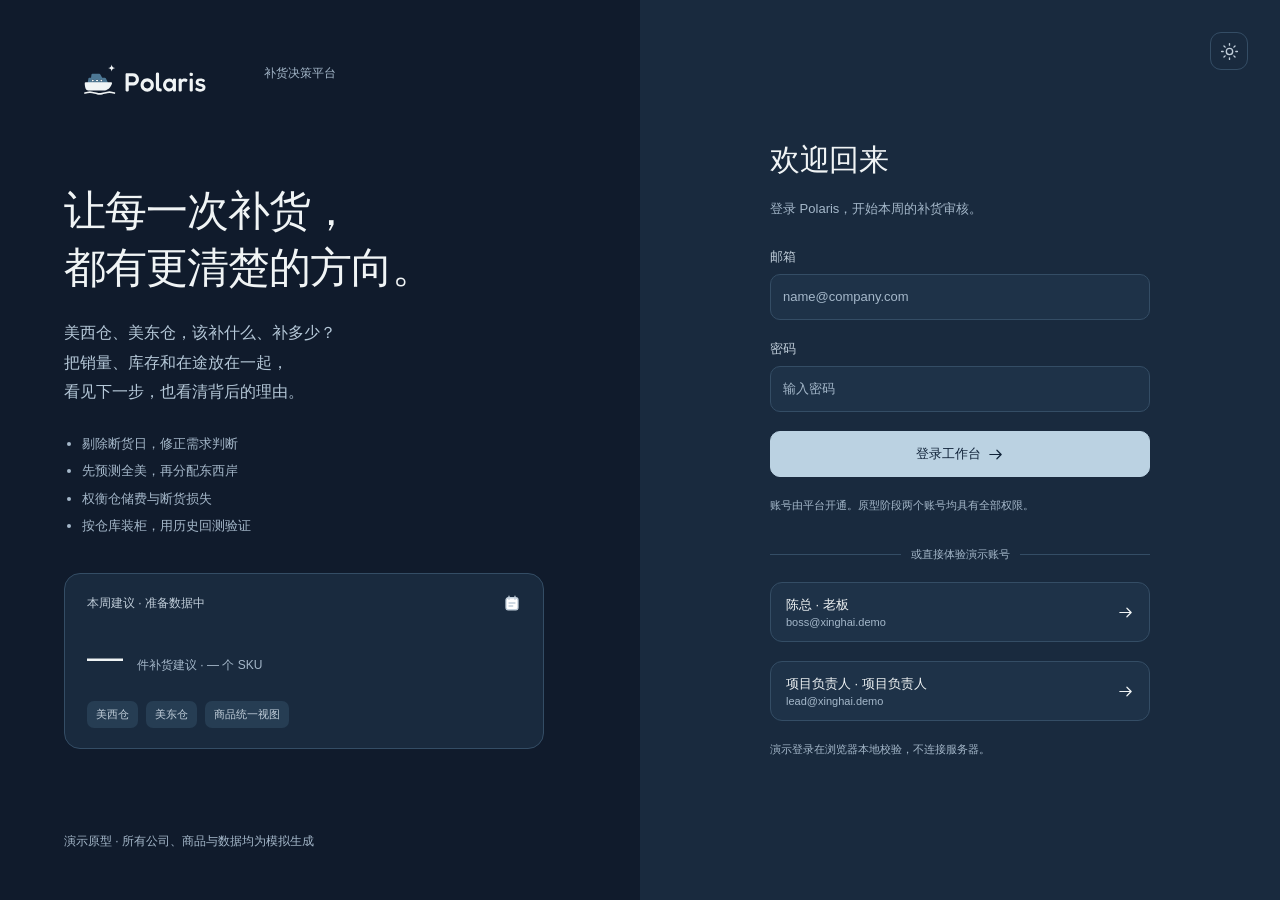
==== commit 9420a954: "Apply approved Polaris logo and loading animation Use the Fredoka 500 wordmark and current star/boat" ====
--- a/index.html
+++ b/index.html
@@ -1,3 +1,3 @@
-<!doctype html><html lang="zh-CN" data-theme="dark"><head><meta charset="UTF-8"><meta name="viewport" content="width=device-width, initial-scale=1"><meta name="theme-color" content="#101b2c"><title>Polaris · 界面视觉样稿</title><link rel="icon" href="./brand/favicon-32-light.svg">  <script type="module" crossorigin src="./assets/index-BW4ntk3A.js"></script>
-  <link rel="stylesheet" crossorigin href="./assets/index-Dr7iemgy.css">
+<!doctype html><html lang="zh-CN" data-theme="dark"><head><meta charset="UTF-8"><meta name="viewport" content="width=device-width, initial-scale=1"><meta name="theme-color" content="#101b2c"><title>Polaris · 界面视觉样稿</title><link rel="icon" href="./brand/favicon-32-light.svg?v=boat84-current">  <script type="module" crossorigin src="./assets/index-34WSpwjG.js"></script>
+  <link rel="stylesheet" crossorigin href="./assets/index-BUFncFBe.css">
 </head><body><div id="root"></div></body></html>
--- a/assets/index-BUFncFBe.css
+++ b/assets/index-BUFncFBe.css
@@ -0,0 +1 @@
+:root{--lightningcss-light: ;--lightningcss-dark:initial;color-scheme:dark;--bg:#101b2c;--shell:#101b2c;--panel:#192a3e;--panel-alt:#1e3248;--panel-raised:#263d53;--text:#f0f4f5;--text-2:#c1ceda;--muted:#a5b8ca;--line:#344d65;--line-2:#293f55;--brand:#bbd2e2;--on-brand:#102238;--brand-soft:#263f57;--brand-2:#9bbfd5;--hover:#263e55;--good:#9cdac0;--good-soft:#203c39;--warn:#f1c786;--warn-soft:#443923;--bad:#f2a5a3;--bad-soft:#452d36;--chart-west:#8fbbd8;--chart-east:#d7b6a1;--chart-polaris:#a4d9d0;--chart-baseline:#b9b0cf;--chart-demand:#f0cf91;--pol:var(--chart-polaris);--base:var(--chart-baseline);--focus:#b7d8ef;--selection:#3d617d;--tooltip:#263d53;--overlay:#040d18ad;--radius:16px;--radius-control:10px;--space-1:4px;--space-2:8px;--space-3:12px;--space-4:16px;--space-5:20px;--space-6:24px;--space-8:32px;--space-12:48px;--font-ui:-apple-system,BlinkMacSystemFont,"SF Pro Text","Segoe UI",Roboto,"Helvetica Neue",Arial,"PingFang SC","Microsoft YaHei","Noto Sans SC",sans-serif;--font-numeric:-apple-system,BlinkMacSystemFont,"SF Pro Text","Segoe UI",Roboto,"Helvetica Neue",Arial,"PingFang SC","Microsoft YaHei","Noto Sans SC",sans-serif;--text-xs:12px;--text-sm:13px;--text-md:14px;--text-lg:16px;--text-xl:20px;--heading:30px;--metric:32px;--motion:.18s;--ease:cubic-bezier(.16,1,.3,1);--shadow:none}:root[data-theme=light]{--lightningcss-light:initial;--lightningcss-dark: ;color-scheme:light;--bg:#eef3f6;--shell:#e8f0f5;--panel:#fff;--panel-alt:#f4f7f9;--panel-raised:#e7eff4;--text:#172b3d;--text-2:#40596f;--muted:#526e84;--line:#d0dde7;--line-2:#e4ecf2;--brand:#335f7f;--on-brand:#fff;--brand-soft:#e0ebf2;--brand-2:#4d7895;--hover:#e3edf4;--good:#25734f;--good-soft:#e2f0e7;--warn:#8a5518;--warn-soft:#fff0d7;--bad:#aa3f48;--bad-soft:#fbe5e7;--chart-west:#336c92;--chart-east:#976147;--chart-polaris:#276f68;--chart-baseline:#78658f;--chart-demand:#95620e;--focus:#335f7f;--selection:#c2dceb;--tooltip:#fff;--overlay:#101b2c61}*{box-sizing:border-box}body{margin:0}a{color:var(--brand);text-decoration:none}a:hover{text-decoration:underline}h1,h2,h3,h4{margin:0;font-weight:600}p{margin:0}.num{font-variant-numeric:tabular-nums}.nowrap{white-space:nowrap}.right{text-align:right}.good{color:var(--good)}.bad{color:var(--bad)}.warn{color:var(--warn)}.row{flex-wrap:wrap;align-items:center;gap:12px;display:flex}.spacer{flex:1}.stack{flex-direction:column;gap:16px;display:flex}.shell{grid-template-columns:220px 1fr;min-height:100vh;display:grid}.side{background:var(--brand);color:#dbe7ef;flex-direction:column;gap:4px;height:100vh;padding:18px 12px;display:flex;position:sticky;top:0}.brand{color:#fff;align-items:center;gap:10px;padding:4px 8px 18px;display:flex}.brand-name{letter-spacing:.3px;font-size:18px;font-weight:700}.brand-sub{color:#9fbdd1;font-size:11px}.side .brand svg rect{fill:#fff}.side .brand svg path{fill:var(--brand)}.side .brand svg circle{fill:#fff}.nav-item{color:#c9dae6;cursor:pointer;border-radius:8px;align-items:center;gap:10px;padding:9px 12px;font-size:14px;display:flex}.nav-item:hover{color:#fff;background:#ffffff14;text-decoration:none}.nav-item.active{color:#fff;background:#ffffff24;font-weight:600}.nav-badge{background:var(--bad);color:#fff;border-radius:10px;margin-left:auto;padding:0 7px;font-size:11px;line-height:18px}.side-foot{color:#9fbdd1;margin-top:auto;padding:8px 12px;font-size:12px}.main{flex-direction:column;min-width:0;display:flex}.topbar{background:var(--panel);border-bottom:1px solid var(--line);z-index:20;align-items:center;gap:16px;height:56px;padding:0 24px;display:flex;position:sticky;top:0}.topbar .company{font-weight:600}.topbar .asof{color:var(--muted);font-size:13px}.user{align-items:center;gap:10px;display:flex}.avatar{background:var(--brand-soft);width:30px;height:30px;color:var(--brand);border-radius:50%;place-items:center;font-size:13px;font-weight:700;display:grid}.content{width:100%;max-width:1400px;padding:24px}.mobile-nav{display:none}.page-head{flex-wrap:wrap;justify-content:space-between;align-items:flex-end;gap:16px;margin-bottom:20px;display:flex}.page-head h1{font-size:22px}.page-head p{margin-top:4px}.page-actions{flex-wrap:wrap;gap:8px;display:flex}.grid{gap:16px;display:grid}.g2{grid-template-columns:repeat(2,minmax(0,1fr))}.g3{grid-template-columns:repeat(3,minmax(0,1fr))}.g4{grid-template-columns:repeat(4,minmax(0,1fr))}.g5{grid-template-columns:repeat(5,minmax(0,1fr))}.span2{grid-column:span 2}.card{background:var(--panel);border:1px solid var(--line);border-radius:var(--radius);box-shadow:var(--shadow);min-width:0}.card-head{border-bottom:1px solid var(--line-2);flex-wrap:wrap;justify-content:space-between;align-items:center;gap:12px;padding:14px 18px;display:flex}.card-head h3{font-size:15px}.card-extra{flex-wrap:wrap;align-items:center;gap:8px;display:flex}.stat{background:var(--panel);border:1px solid var(--line);border-radius:var(--radius);box-shadow:var(--shadow);min-width:0;padding:14px 16px}.stat.clickable{cursor:pointer}.stat.clickable:hover{border-color:#c4d3de}.stat-label{color:var(--text-2);font-size:13px}.stat-value{font-variant-numeric:tabular-nums;margin-top:4px;font-size:24px;font-weight:650;line-height:1.25}.stat-sub{color:var(--muted);margin-top:4px;font-size:12px}.card .stat{box-shadow:none}.tag{white-space:nowrap;border:1px solid #0000;border-radius:999px;align-items:center;padding:1px 8px;font-size:12px;line-height:20px;display:inline-flex}.tag-neutral{color:var(--text-2);background:#eef2f5}.tags{flex-wrap:wrap;gap:4px;display:inline-flex}.delta{color:var(--text-2);background:#eef2f5;border-radius:6px;padding:0 6px;font-size:12px;font-weight:600}.delta.good{background:var(--good-soft);color:var(--good)}.delta.bad{background:var(--bad-soft);color:var(--bad)}.btn{border:1px solid var(--line);background:var(--panel);color:var(--text);cursor:pointer;white-space:nowrap;border-radius:8px;align-items:center;gap:6px;padding:7px 14px;font-family:inherit;font-size:14px;display:inline-flex}.btn:hover{background:#fafcfd;border-color:#c4d3de}.btn:disabled{opacity:.5;cursor:not-allowed}.btn-primary{background:var(--brand);border-color:var(--brand);color:#fff}.btn-primary:hover{background:#12344e;border-color:#12344e}.btn-sm{padding:3px 10px;font-size:13px}.icon-btn{cursor:pointer;color:var(--muted);background:0 0;border:0;padding:0 4px;font-size:22px;line-height:1}input,select,textarea{border:1px solid var(--line);color:var(--text);background:#fff;border-radius:8px;min-width:0;padding:7px 10px;font-family:inherit;font-size:14px}input:focus,select:focus,textarea:focus{border-color:#8fb3cc;outline:2px solid #b9d3e4}input[type=number]{font-variant-numeric:tabular-nums}.field{flex-direction:column;gap:4px;display:flex}.field-hint{color:var(--muted);font-size:12px}.qty-input{text-align:right;width:86px;padding:4px 8px}.qty-input.changed{border-color:var(--warn);background:var(--warn-soft)}.table-wrap{overflow-x:auto}table.tbl{border-collapse:collapse;width:100%;font-size:13px}.tbl th{text-align:left;color:var(--text-2);border-bottom:1px solid var(--line);white-space:nowrap;background:#f8fafb;padding:9px 10px;font-weight:600;position:sticky;top:0}.tbl td{border-bottom:1px solid var(--line-2);vertical-align:top;padding:9px 10px}.tbl tr.clickable{cursor:pointer}.tbl th.right,.tbl td.right{text-align:right}.tbl .sku-name{color:var(--text);font-weight:550}.tbl .sku-id{color:var(--muted);font-size:12px}.tbl .reason{color:var(--text-2);max-width:360px}.pager{color:var(--muted);flex-wrap:wrap;justify-content:flex-end;align-items:center;gap:8px;padding:12px 18px;font-size:13px;display:flex}.filters{flex-wrap:wrap;align-items:center;gap:10px;display:flex}.chip{border:1px solid var(--line);cursor:pointer;color:var(--text-2);background:#fff;border-radius:999px;padding:4px 12px;font-size:13px}.fill{background:#eef2f5;border-radius:5px;min-width:80px;height:18px;position:relative;overflow:hidden}.fill-bar{border-radius:5px;height:100%}.fill-bar.good{background:#7bbf9c}.fill-bar.mid{background:#e5b65c}.fill-bar.low{background:#e49a8c}.fill-label{color:var(--text);font-variant-numeric:tabular-nums;align-items:center;padding-left:8px;font-size:12px;display:flex;position:absolute;inset:0}.cont-card{border:1px solid var(--line);background:#fff;border-radius:10px;flex-direction:column;gap:10px;padding:14px;display:flex}.cont-head{flex-wrap:wrap;justify-content:space-between;align-items:baseline;gap:8px;display:flex}.cont-title{font-weight:600}.cont-units{flex-direction:column;gap:6px;display:flex}.cont-unit{color:var(--text-2);grid-template-columns:74px 1fr;align-items:center;gap:8px;font-size:12px;display:grid}.hint-box{background:var(--brand-soft);border-radius:8px;flex-direction:column;gap:6px;padding:10px 12px;font-size:13px;display:flex}.alert-list{flex-direction:column;display:flex}.alert-item{border-bottom:1px solid var(--line-2);align-items:flex-start;gap:10px;padding:10px 0;display:flex}.alert-item:last-child{border-bottom:0}.alert-item .text{flex:1;min-width:0}.banner{border-radius:10px;flex-wrap:wrap;align-items:center;gap:12px;padding:12px 16px;display:flex}.steps{counter-reset:s;flex-direction:column;gap:10px;margin:0;padding:0;list-style:none;display:flex}.steps li{grid-template-columns:26px 1fr;gap:8px;display:grid}.steps li:before{counter-increment:s;content:counter(s);background:var(--brand-soft);width:22px;height:22px;color:var(--brand);border-radius:50%;place-items:center;margin-top:1px;font-size:12px;font-weight:700;display:grid}.steps b{font-weight:600}.formula{font-variant-numeric:tabular-nums;background:#f6f8fa;border-radius:8px;padding:10px 12px;font-size:13px;line-height:1.7}.kv{grid-template-columns:auto 1fr;gap:6px 16px;font-size:13px;display:grid}.kv dt{color:var(--muted)}.kv dd{margin:0}.legend{color:var(--text-2);flex-wrap:wrap;gap:14px;font-size:12px;display:flex}.legend i{vertical-align:-1px;border-radius:2px;width:10px;height:10px;margin-right:5px;display:inline-block}.chart-box{width:100%;height:280px}.chart-box.sm{height:200px}.vs{grid-template-columns:1fr auto 1fr;align-items:center;gap:8px;display:grid}.vs .side-b{text-align:right}.cmp-card{border:1px solid var(--line);background:#fff;border-radius:10px;flex-direction:column;gap:6px;padding:14px 16px;display:flex}.cmp-label{color:var(--text-2);justify-content:space-between;gap:8px;font-size:13px;display:flex}.cmp-row{font-variant-numeric:tabular-nums;justify-content:space-between;align-items:baseline;gap:8px;display:flex}.cmp-row .who{color:var(--muted);font-size:12px}.cmp-row .v{font-size:18px;font-weight:650}.modal-mask{z-index:100;background:#0f192366;place-items:center;padding:16px;display:grid;position:fixed;inset:0}.modal{background:#fff;border-radius:12px;width:min(520px,100%);max-height:90vh;overflow:auto;box-shadow:0 20px 50px #0003}.modal-head{border-bottom:1px solid var(--line-2);justify-content:space-between;align-items:center;padding:16px 20px;display:flex}.modal-body{flex-direction:column;gap:14px;padding:16px 20px;display:flex}.modal-foot{border-top:1px solid var(--line-2);justify-content:flex-end;gap:8px;padding:12px 20px;display:flex}.toast{color:#fff;z-index:200;background:#17212b;border-radius:10px;max-width:calc(100vw - 32px);padding:10px 18px;font-size:14px;position:fixed;bottom:24px;left:50%;transform:translate(-50%);box-shadow:0 8px 24px #0003}.toast.error{background:var(--bad)}.busy-bar{background:linear-gradient(90deg, transparent, var(--brand-2), transparent);z-index:300;background-size:50% 100%;height:3px;animation:1s linear infinite slide;position:fixed;top:0;left:0;right:0}@keyframes slide{0%{background-position:-50% 0}to{background-position:150% 0}}.loading-screen{min-height:60vh;color:var(--muted);text-align:center;place-items:center;display:grid}.empty{text-align:center;color:var(--muted);padding:32px}.login{grid-template-columns:1.1fr 1fr;min-height:100vh;display:grid}.login-art{background:var(--brand);color:#e6eef4;flex-direction:column;justify-content:space-between;gap:32px;padding:56px;display:flex}.login-art h2{color:#fff;margin-top:40px;font-size:30px;line-height:1.35}.login-art ul{color:#b8cfdf;margin:18px 0 0;padding-left:18px;line-height:2}.login-art svg rect{fill:#fff}.login-art svg path{fill:var(--brand)}.login-art svg circle{fill:#fff}.login-form{background:#fff;place-items:center;padding:32px;display:grid}.login-box{flex-direction:column;gap:16px;width:min(380px,100%);display:flex}.demo-acc{border:1px solid var(--line);cursor:pointer;text-align:left;background:#fff;border-radius:10px;justify-content:space-between;align-items:center;padding:10px 12px;font-family:inherit;font-size:14px;display:flex}.demo-acc:hover{border-color:var(--brand);background:var(--brand-soft)}.section-title{margin:8px 0 -4px;font-size:15px;font-weight:600}.settings-grid{grid-template-columns:repeat(auto-fill,minmax(180px,1fr));gap:12px;display:grid}.seg{border:1px solid var(--line);border-radius:8px;display:inline-flex;overflow:hidden}.seg button{cursor:pointer;color:var(--text-2);background:#fff;border:0;padding:6px 12px;font-family:inherit;font-size:13px}.upload-drop{text-align:center;color:var(--text-2);background:#fafcfd;border:1.5px dashed #c4d3de;border-radius:10px;padding:18px}@media (width<=1100px){.g5{grid-template-columns:repeat(3,minmax(0,1fr))}.g4{grid-template-columns:repeat(2,minmax(0,1fr))}}@media (width<=860px){.shell{grid-template-columns:1fr}.side{display:none}.mobile-nav{background:var(--brand);z-index:25;gap:4px;padding:6px 10px;display:flex;position:sticky;top:0;overflow-x:auto}.mobile-nav a{color:#c9dae6;white-space:nowrap;border-radius:8px;padding:6px 12px;font-size:14px}.mobile-nav a.active{color:#fff;background:#ffffff29}.topbar{flex-wrap:wrap;height:auto;min-height:52px;padding:8px 14px;position:static}.topbar .asof{display:none}.content{padding:14px}.g2,.g3{grid-template-columns:1fr}.g4,.g5{grid-template-columns:repeat(2,minmax(0,1fr))}.span2{grid-column:auto}.login{grid-template-columns:1fr}.login-art{padding:28px}.login-art h2{margin-top:16px;font-size:22px}.stat-value{font-size:20px}}.store-tabs{grid-template-columns:repeat(4,minmax(0,1fr));gap:10px;display:grid}.store-tab{text-align:left;border:1px solid var(--line);background:var(--panel);cursor:pointer;box-shadow:var(--shadow);color:var(--text);border-radius:10px;flex-direction:column;gap:2px;padding:10px 14px;font-family:inherit;display:flex}.store-tab:hover{border-color:#c4d3de}.store-tab.on{border-color:var(--brand);box-shadow:0 0 0 1px var(--brand)}.st-name{flex-wrap:wrap;align-items:center;gap:6px;font-size:14px;font-weight:600;display:flex}.st-cat{color:var(--muted);font-size:12px;font-weight:400}.st-ok{color:var(--good);font-size:12px;font-weight:600}.st-sub{color:var(--muted);font-size:12px}.batch-bar{background:var(--brand-soft);color:var(--brand);z-index:5;align-items:center;gap:10px;padding:10px 18px;font-size:13px;display:flex;position:sticky;top:56px}.qty-btn{justify-content:flex-end;min-width:76px}.qty-btn.changed{border-color:var(--warn);background:var(--warn-soft)}.box-row{border-top:1px solid var(--line-2);padding-top:8px}.stepper{grid-template-columns:repeat(3,minmax(0,1fr));gap:12px;display:grid}.step{border:1px solid var(--line);background:#fff;border-radius:10px;flex-direction:column;gap:8px;padding:14px 16px;display:flex}.step-head{align-items:center;gap:10px;font-weight:600;display:flex}.step-no{background:var(--brand-soft);width:24px;height:24px;color:var(--brand);border-radius:50%;flex:none;place-items:center;font-size:12px;font-weight:700;display:grid}.step.done .step-no{background:var(--good);color:#fff}.step-list{flex-direction:column;gap:4px;font-size:13px;display:flex}.step-list a{color:var(--text);justify-content:space-between;gap:8px;display:flex}.review-nav{flex-wrap:wrap;justify-content:space-between;align-items:center;gap:8px;display:flex}.load-row{grid-template-columns:70px 1fr;align-items:center;gap:10px;font-size:13px;display:grid}@media (width<=860px){.store-tabs{grid-template-columns:repeat(2,minmax(0,1fr))}.stepper{grid-template-columns:1fr}.hide-sm{display:none}.batch-bar{top:44px}}.mob-list{display:none}.mob-card{border-bottom:1px solid var(--line-2);cursor:pointer;padding:12px 14px}@media (width<=860px){.desk-table{display:none}.mob-list{display:block}.page-actions{width:100%}}:root{font-family:var(--font-ui);color:var(--text);background:var(--bg);-webkit-font-smoothing:antialiased;font-synthesis:none;font-size:14px;line-height:1.55}body{background:var(--bg);color:var(--text)}button,input,select,textarea{font-family:inherit}button,a,input,select,textarea{-webkit-tap-highlight-color:transparent}button{touch-action:manipulation}::selection{background:var(--selection);color:var(--text)}:focus-visible{outline:2px solid var(--focus);outline-offset:3px}input,textarea{caret-color:var(--brand)}*{scrollbar-width:thin;scrollbar-color:var(--line) transparent}a{color:var(--brand);text-underline-offset:4px}a:hover{color:var(--text);text-decoration:none}button{transition:background var(--motion) var(--ease),border-color var(--motion) var(--ease),color var(--motion) var(--ease)}button:disabled{opacity:.5;cursor:not-allowed}h1,h2,h3,h4{letter-spacing:-.015em}h1{font-size:var(--heading);font-weight:600;line-height:1.25}h3{font-weight:600}p{line-height:1.65}.small{font-size:12px}.muted{color:var(--muted)}.num,.stat-value,.cmp-row,.capacity-values strong{font-variant-numeric:tabular-nums}.app-shell{min-height:100vh}.app-header{border-bottom:1px solid var(--line-2);background:var(--shell);z-index:30;justify-content:space-between;align-items:center;gap:24px;height:80px;padding:0 44px;display:flex;position:sticky;top:0}.app-brand{color:var(--text);letter-spacing:-.7px;align-items:center;gap:8px;min-width:170px;font-size:25px;font-weight:600;display:flex}.app-brand img{object-fit:contain;display:block}.desktop-navigation{align-items:center;gap:5px;display:flex}.desktop-navigation a{color:var(--muted);white-space:nowrap;border-radius:11px;align-items:center;gap:8px;padding:10px 15px;font-size:14px;display:flex}.desktop-navigation a:hover{background:var(--hover);color:var(--text)}.desktop-navigation a.active{background:var(--panel-raised);color:var(--text);font-weight:600}.header-tools{align-items:center;gap:16px;display:flex}.theme-toggle{border:1px solid var(--line);width:38px;height:38px;color:var(--text-2);cursor:pointer;background:0 0;border-radius:11px;flex:none;place-items:center;display:grid}.theme-toggle:hover{background:var(--hover)}.header-user{white-space:nowrap;align-items:center;gap:9px;font-size:13px;display:flex}.header-user small{color:var(--muted);font-size:11px;display:block}.avatar{background:var(--panel-raised);width:34px;height:34px;color:var(--text);font-size:13px}.workspace-bar{max-width:1440px;color:var(--muted);align-items:center;gap:22px;margin:auto;padding:19px 44px 0;font-size:12px;display:flex}.workspace-bar>span:first-child{color:var(--text-2)}.bar-dot{background:var(--muted);vertical-align:middle;border-radius:50%;width:3px;height:3px;margin:0 9px;display:inline-block}.demo-label{border:1px solid var(--line);border-radius:6px;margin-left:auto;padding:2px 8px;font-size:11px}.content{width:100%;max-width:1440px;margin:0 auto;padding:27px 44px 32px}.page-head{align-items:center;gap:20px;margin:0 0 4px}.page-head h1{font-size:30px;font-weight:600;line-height:1.25}.page-head p{max-width:85ch;margin-top:8px;font-size:13px}.page-actions{align-items:center;gap:8px}.stack{gap:24px}.row{gap:12px}.app-footer{max-width:1440px;color:var(--muted);justify-content:space-between;margin:auto;padding:8px 44px 28px;font-size:11px;display:flex}.bottom-navigation{display:none}.skip-link{z-index:1000;background:var(--panel);padding:12px;position:fixed;top:-100px;left:20px}.skip-link:focus{top:12px}.card,.stat,.cmp-card{background:var(--panel);border:1px solid var(--line);box-shadow:none;border-radius:16px;min-width:0}.card-head{border:0;align-items:center;gap:12px;padding:20px 22px 0}.card-head h3{color:var(--text);font-size:16px;line-height:1.4}.card-extra{gap:12px;font-size:12px}.card-extra a{align-items:center;gap:5px;display:inline-flex}.card-body{padding:20px 22px 22px}.card .card{border-radius:12px}.card .stat{box-shadow:none;background:0 0;border:0;border-radius:0;padding:5px 12px 8px 0}.card .stat-value{font-size:23px}.card .stat-sub{font-size:11px}.grid{gap:20px}.stat{padding:19px 20px}.stat-label{color:var(--text-2);font-size:13px;line-height:1.4}.stat-value{letter-spacing:-.03em;margin-top:9px;font-size:30px;font-weight:600;line-height:1.3}.stat-sub{color:var(--muted);margin-top:8px;font-size:11px;line-height:1.5}.stat.clickable:hover{background:var(--panel-alt);border-color:var(--brand-2)}.stat.tone-danger .stat-value{color:var(--bad)}.stat.tone-warning .stat-value{color:var(--warn)}.stat.tone-good .stat-value{color:var(--good)}.overview-metrics{grid-template-columns:repeat(6,minmax(0,1fr));gap:12px;display:grid}.overview-metrics .stat{padding:17px 16px}.overview-metrics .stat:first-child{background:var(--panel-raised);border-color:var(--brand-2)}.overview-metrics .stat-value{font-size:30px}.overview-metrics .stat-sub{font-size:11px}.overview-stack{gap:22px}.btn{background:var(--panel-alt);min-height:38px;color:var(--text-2);border:1px solid var(--line);border-radius:10px;justify-content:center;padding:8px 14px;font-size:13px;font-weight:500}.btn:hover{background:var(--hover);color:var(--text);border-color:var(--brand-2)}.btn-primary{background:var(--brand);border-color:var(--brand);color:var(--on-brand);font-weight:600}.btn-primary:hover{background:var(--brand-2);border-color:var(--brand-2);color:var(--on-brand)}.btn-ghost{color:var(--brand);background:0 0;border-color:#0000;padding:5px 9px}.btn-ghost:hover{background:var(--brand-soft);border-color:#0000}.btn-sm{min-height:32px;padding:5px 10px;font-size:12px}.btn-danger{color:var(--bad)}input,select,textarea{background:var(--panel-alt);color:var(--text);border:1px solid var(--line);border-radius:10px;min-height:38px;padding:9px 12px;font-size:13px;line-height:1.4}input::placeholder,textarea::placeholder{color:var(--muted);opacity:1}input:focus,select:focus,textarea:focus{border-color:var(--brand-2);outline:2px solid var(--focus);outline-offset:2px}input[type=checkbox],input[type=radio]{width:16px;height:16px;min-height:16px;accent-color:var(--brand-2);flex:none}.field{gap:7px}.field-label{color:var(--text-2);font-size:13px}.field-hint{line-height:1.5}.filters{gap:10px}.filters input{max-width:100%}.tag{border:0;padding:3px 9px;font-size:11px;font-weight:500;line-height:18px}.tag-neutral{background:var(--panel-raised);color:var(--text-2)}.tag-brand{background:var(--brand-soft);color:var(--brand)}.tag-good{background:var(--good-soft);color:var(--good)}.tag-danger{background:var(--bad-soft);color:var(--bad)}.tag-warning{background:var(--warn-soft);color:var(--warn)}.delta{background:var(--panel-raised);padding:2px 7px}.workflow{border:1px solid var(--line);background:var(--panel);border-radius:16px;grid-template-columns:1fr 1fr 1fr;gap:24px;padding:22px 24px;display:grid}.workflow-step{gap:13px;min-width:0;display:flex}.workflow-step+.workflow-step{border-left:1px solid var(--line-2);padding-left:24px}.workflow-number{border:1px solid var(--line);width:30px;height:30px;color:var(--muted);border-radius:10px;flex:none;place-items:center;font-size:13px;display:grid}.workflow-step.current .workflow-number{color:var(--on-brand);background:var(--brand);border-color:var(--brand)}.workflow-step.done .workflow-number{color:var(--good);background:var(--good-soft)}.workflow h3{flex-wrap:wrap;align-items:center;gap:10px;font-size:14px;display:flex}.workflow h3 .muted{font-size:12px}.workflow p{color:var(--muted);margin-top:7px;font-size:11px}.workflow-actions{flex-wrap:wrap;gap:12px;margin-top:10px;font-size:12px;display:flex}.workflow-actions a{align-items:center;gap:4px;display:flex}.workflow-actions button,.text-button{color:var(--brand);cursor:pointer;background:0 0;border:0;align-items:center;gap:4px;padding:0;font-size:12px;display:inline-flex}.workflow-actions span{color:var(--good)}.workflow-store-links{flex-wrap:wrap;gap:14px;margin-top:10px;display:flex}.workflow-store-links a{color:var(--text-2);align-items:center;gap:5px;font-size:12px;display:flex}.status-dot{background:var(--muted);border-radius:50%;width:5px;height:5px}.status-dot.complete{background:var(--good)}.overview-main-grid,.overview-secondary-grid{grid-template-columns:minmax(0,1.65fr) minmax(0,1fr);gap:20px;display:grid}.distribution-card .card-body{padding-top:18px}.chart-legend{flex-wrap:wrap;gap:15px;display:flex}.chart-legend button{color:var(--text-2);cursor:pointer;background:0 0;border:0;align-items:center;gap:6px;padding:3px 0;font-size:12px;display:inline-flex}.chart-legend i{border-radius:3px;width:8px;height:8px;display:inline-block}.chart-legend .off{opacity:.42;text-decoration:line-through}.distribution-rows{gap:29px;margin-top:29px;display:grid}.distribution-row{grid-template-columns:120px minmax(0,1fr) 64px;align-items:center;gap:14px;display:grid}.distribution-store{text-align:left;color:var(--text);cursor:pointer;background:0 0;border:0;padding:0;font-size:13px;font-weight:500}.distribution-store small{color:var(--muted);margin-top:2px;font-size:10px;display:block}.distribution-track{align-items:center;gap:3px;min-width:0;display:flex}.distribution-segment{cursor:pointer;border:0;border-radius:6px;flex-shrink:0;height:32px;padding:0;transition:filter .18s,opacity .18s;overflow:hidden}.distribution-segment:hover{filter:brightness(1.12)}.distribution-segment span{font-family:var(--font-ui);color:#102238;white-space:nowrap;padding:0 9px;font-size:11px;font-weight:600}.coast-W{background:var(--chart-west)}.coast-E{background:var(--chart-east)}.distribution-total{text-align:right;font-variant-numeric:tabular-nums;font-size:14px;font-weight:500}.distribution-readout{border-top:1px solid var(--line-2);min-height:38px;color:var(--muted);flex-wrap:wrap;justify-content:space-between;gap:10px;margin-top:26px;padding-top:14px;font-size:11px;display:flex}.distribution-readout b{color:var(--text);font-weight:500}.capacity-list{flex-direction:column;gap:20px;display:flex}.capacity-item+.capacity-item{border-top:1px solid var(--line-2);padding-top:20px}.capacity-item .row{gap:7px}.capacity-item b{font-size:13px}.capacity-item small{color:var(--muted);font-size:10px}.coast-dot{border-radius:50%;width:7px;height:7px;display:inline-block}.capacity-values{grid-template-columns:1fr 1fr;gap:15px;margin-top:13px;display:grid}.capacity-values span{color:var(--muted);font-size:11px;display:block}.capacity-values strong{margin-top:3px;font-size:23px;font-weight:500;display:block}.capacity-values strong small{font-size:10px;font-weight:400}.capacity-unset{color:var(--text-2);justify-content:space-between;padding-top:9px;font-size:11px;display:flex}.capacity-unset span{color:var(--muted)}.capacity-item .text-button{margin-top:9px;font-size:10px}.capacity-track{background:var(--panel-raised);border-radius:5px;height:7px;margin-top:12px;overflow:hidden}.capacity-track i{border-radius:5px;height:100%;display:block}.capacity-item>p{color:var(--muted);margin-top:6px;font-size:11px}.alert-filter{flex-wrap:wrap;gap:7px;margin-bottom:10px;display:flex}.alert-filter button{border:1px solid var(--line);color:var(--muted);cursor:pointer;background:0 0;border-radius:8px;gap:7px;padding:5px 8px;font-size:11px;display:flex}.alert-filter button.on{background:var(--panel-raised);color:var(--text);border-color:var(--brand-2)}.alert-filter button span{font-variant-numeric:tabular-nums}.alert-item{border-color:var(--line-2);gap:12px;padding:14px 0}.alert-item p{color:var(--text-2);font-size:12px;line-height:1.65}.alert-item small{color:var(--muted);margin-top:5px;font-size:10px;display:block}.alert-symbol{background:var(--warn-soft);width:28px;height:28px;color:var(--warn);border-radius:9px;flex:none;place-items:center;display:grid}.alert-symbol.danger{background:var(--bad-soft);color:var(--bad)}.alert-open{padding:5px}.backtest-snapshot{margin-bottom:25px}.backtest-snapshot>span{color:var(--muted);font-size:12px}.backtest-snapshot>div{align-items:center;gap:12px;margin-top:8px;display:flex}.backtest-snapshot strong{letter-spacing:-.03em;font-size:34px;font-weight:500}.backtest-snapshot p{color:var(--muted);margin-top:7px;font-size:12px}.kv{gap:12px 18px;font-size:12px}.kv dd{text-align:right;color:var(--text-2)}.kv b{color:var(--text);font-weight:500}.card-note{border-top:1px solid var(--line-2);margin-top:22px;padding-top:20px;font-size:11px}.interactive-chart{min-width:0}.chart-controls{flex-wrap:wrap;justify-content:space-between;align-items:center;gap:10px;margin-bottom:14px;display:flex}.chart-range{border:1px solid var(--line);border-radius:8px;flex:none;display:flex;overflow:hidden}.chart-range button{color:var(--muted);cursor:pointer;background:0 0;border:0;padding:4px 8px;font-size:11px}.chart-range button[aria-pressed=true]{background:var(--panel-raised);color:var(--text)}.chart-caption{color:var(--muted);flex-wrap:wrap;justify-content:space-between;align-items:center;gap:10px;margin-top:8px;font-size:10px;display:flex}.chart-caption label{align-items:center;gap:5px;margin-left:auto;display:flex}.chart-caption select{border-radius:6px;max-width:100px;min-height:25px;padding:3px 5px;font-size:10px}.chart-caption button,.chart-detail button{color:var(--brand);cursor:pointer;background:0 0;border:0;font-size:11px}.chart-canvas{min-width:0}.chart-tooltip{background:var(--tooltip);color:var(--text);border:1px solid var(--line);border-radius:10px;min-width:160px;padding:12px 14px;font-size:11px;box-shadow:0 8px 24px #00000026}.chart-tooltip strong{margin-bottom:8px;font-size:12px;display:block}.chart-tooltip>div{align-items:center;gap:6px;margin-top:5px;display:flex}.chart-tooltip i{border-radius:50%;width:6px;height:6px;display:inline-block}.chart-tooltip b{margin-left:auto;font-weight:500}.chart-detail{background:var(--panel-alt);border-radius:10px;flex-wrap:wrap;gap:12px;margin-top:10px;padding:12px;font-size:11px;display:flex}.chart-detail strong{color:var(--brand)}.chart-detail span{color:var(--muted)}.chart-detail b{color:var(--text)}.recharts-brush-texts{display:none}.recharts-surface{overflow:visible}.tbl{font-size:12px!important}.tbl th{background:var(--panel-alt);color:var(--muted);border-bottom:1px solid var(--line);letter-spacing:.02em;padding:13px 14px;font-size:11px;font-weight:500}.tbl td{border-color:var(--line-2);color:var(--text-2);vertical-align:middle;padding:14px;font-size:12px}.tbl td.num{color:var(--text)}.tbl tr.clickable:hover td{background:var(--hover)}.tbl .sku-name{color:var(--text);font-size:12px;line-height:1.5}.tbl .sku-id{letter-spacing:.02em;margin-top:3px;font-size:10px}.tbl .reason{min-width:180px;font-size:11px;line-height:1.6}.tbl tr.selected td{background:var(--brand-soft)}.table-wrap{overscroll-behavior-x:contain;border-radius:0 0 16px 16px}.pager{padding:15px 20px}.store-tabs{gap:12px}.store-tab{box-shadow:none;border-radius:12px;gap:6px;padding:16px 18px}.store-tab:hover{background:var(--panel-alt);border-color:var(--brand-2)}.store-tab.on{background:var(--panel-raised);border-color:var(--brand-2);box-shadow:none}.st-name{font-size:14px}.st-sub{font-size:11px}.seg{border-color:var(--line);border-radius:9px}.seg button{background:var(--panel);color:var(--text-2);padding:7px 13px;font-size:12px}.seg button.on{background:var(--panel-raised);color:var(--text)}.chip{background:var(--panel-alt);border-color:var(--line);color:var(--muted);border-radius:8px;padding:5px 10px;font-size:11px}.chip.active{background:var(--brand-soft);border-color:var(--brand-2);color:var(--brand)}.batch-bar{background:var(--brand-soft);min-height:54px;top:80px}.qty-btn{background:var(--brand-soft);min-width:74px;color:var(--brand);border-color:#0000;font-weight:600}.qty-btn.changed{background:var(--warn-soft);color:var(--warn)}.qty-btn svg{margin-left:4px}.box-row{padding-top:16px}.cont-unit{min-height:38px;font-size:12px}.hint-box{background:var(--brand-soft);color:var(--text-2);border-radius:10px;padding:16px;font-size:12px}.fill{background:var(--panel-raised);height:20px}.fill-label{color:var(--text);font-size:11px}.fill-bar.good{background:var(--chart-polaris);opacity:.45}.fill-bar.mid{background:var(--warn);opacity:.4}.fill-bar.low{background:var(--bad);opacity:.4}.banner{border-radius:12px;padding:16px 20px;line-height:1.8}.banner.info{background:var(--brand-soft);color:var(--text-2)}.banner.good{background:var(--good-soft);color:var(--good)}.banner.warn{background:var(--warn-soft);color:var(--warn)}.steps{gap:17px;font-size:13px}.steps li{gap:11px}.steps li:before{width:24px;height:24px;color:var(--brand);background:var(--brand-soft);border-radius:8px}.steps .small{font-size:11px;line-height:1.75}.formula{padding:14px 16px;font-size:12px;line-height:1.8;background:var(--panel-alt)!important}.sku-pool>.card-body>.grid.g5{border-bottom:1px solid var(--line-2);padding-bottom:18px}.sku-pool .grid.g2{grid-template-columns:minmax(0,.9fr) minmax(0,1.1fr);gap:30px}.sku-chart-column>h4{font-size:14px}.sku-chart-column>h4:not(:first-child){margin-top:24px!important}.review-nav{font-size:12px}.cmp-card{gap:11px;padding:19px 20px}.cmp-label{color:var(--text-2);align-items:flex-start;font-size:12px}.cmp-row .v{letter-spacing:-.02em;font-size:22px;font-weight:500}.cmp-row .who{font-size:11px}.cmp-row.pol .v{color:var(--pol)}.cmp-row.base .v{color:var(--muted)}.backtest-context{flex-wrap:wrap;align-items:center;gap:14px;display:flex}.methodology{border:1px solid var(--line);background:var(--panel);color:var(--muted);border-radius:12px;padding:14px 18px;font-size:12px;line-height:1.8}.methodology summary{color:var(--text);cursor:pointer;font-weight:500}.methodology>p{margin-top:12px}.modal-mask{background:var(--overlay);z-index:100;padding:20px}.modal{background:var(--panel);color:var(--text);border:1px solid var(--line);border-radius:16px;width:min(600px,100%);box-shadow:0 20px 60px #00000047}.modal-head{padding:20px 24px}.modal-head h3{font-size:18px}.modal-body{gap:18px;padding:22px 24px}.modal-foot{background:var(--panel-alt);padding:16px 24px}.icon-btn{color:var(--muted);min-width:32px;min-height:32px}.toast{background:var(--panel-raised);color:var(--text);border:1px solid var(--line);bottom:28px;box-shadow:0 12px 30px #0000002e}.toast.error{background:var(--bad-soft);color:var(--bad)}.section-title{font-size:17px}.settings-grid{gap:18px}.upload-drop{background:var(--panel-alt);border-color:var(--line);padding:28px}.empty{color:var(--muted);padding:38px 24px}.busy-bar{background:var(--brand-2);opacity:.7;height:2px;animation:none}.loading-screen{align-content:center;gap:15px;min-height:65vh}.loading-screen h2{color:var(--text);font-size:23px}.loading-placeholders{gap:12px;margin-top:15px;display:flex}.loading-placeholders i{background:var(--panel-raised);border-radius:12px;width:100px;height:65px;display:block}.login{background:var(--bg);grid-template-columns:1fr 1fr;min-height:100vh}.login-art{color:#f0f4f5;background:#101b2c;gap:30px;padding:48px 64px;position:relative;overflow:hidden}.login-art h2{letter-spacing:-.025em;color:#f0f4f5;max-width:12em;margin:0;font-size:42px;font-weight:500;line-height:1.35}.login-art .intro{color:#b5c8d8;max-width:29em;margin-top:22px;font-size:16px;line-height:1.85}.login-art ul{color:#a5b8ca;margin-top:23px;font-size:13px;line-height:2.1}.login-brand{align-items:center;gap:16px;display:flex}.login-brand span{color:#a5b8ca;font-size:12px}.login-sample{background:#192a3e;border:1px solid #344d65;border-radius:16px;max-width:480px;margin-top:34px;padding:20px 22px}.login-sample-title{color:#c1ceda;justify-content:space-between;font-size:12px;display:flex}.login-sample-numbers{align-items:baseline;gap:14px;margin-top:16px;display:flex}.login-sample-numbers strong{color:#f0f4f5;font-size:36px;font-weight:500}.login-sample-numbers span{color:#a5b8ca;font-size:12px}.login-sample-stores{gap:8px;margin-top:16px;display:flex}.login-sample-stores span{color:#c1ceda;background:#263d53;border-radius:7px;padding:5px 9px;font-size:11px}.login-form{background:var(--panel);padding:56px;position:relative}.login-form>.theme-toggle{position:absolute;top:32px;right:32px}.login-box{gap:19px;width:min(380px,100%)}.login-box h1{font-size:30px}.login-box>.muted{margin-bottom:9px;font-size:13px}.login-box input,.login-box .btn-primary{min-height:46px}.demo-acc{background:var(--panel-alt);border:1px solid var(--line);color:var(--text);border-radius:12px;gap:8px;min-height:55px;padding:13px 15px}.demo-acc:hover{background:var(--hover);border-color:var(--brand-2)}.demo-acc .muted{margin-top:2px;font-size:11px;display:block}.demo-acc b{font-size:13px;font-weight:500}.demo-heading{color:var(--muted);align-items:center;gap:10px;margin-top:12px;font-size:11px;display:flex}.demo-heading:before,.demo-heading:after{content:"";background:var(--line);flex:1;height:1px}.login-note{color:var(--muted);font-size:11px;line-height:1.7}@media (width>=1600px){.app-header{padding-left:max(44px,50vw - 676px);padding-right:max(44px,50vw - 676px)}}@media (width<=1200px){.app-header{gap:12px;padding:0 28px}.desktop-navigation a{padding:9px 10px}.app-brand{min-width:140px}.header-tools{gap:10px}.header-user>span:last-child{display:none}.content{padding:26px 28px}.workspace-bar{padding-left:28px;padding-right:28px}.overview-metrics{grid-template-columns:repeat(3,minmax(0,1fr))}.overview-main-grid,.overview-secondary-grid{grid-template-columns:minmax(0,1.4fr) minmax(0,1fr)}.distribution-row{grid-template-columns:98px minmax(0,1fr) 54px;gap:9px}.workflow{gap:14px;padding:20px}.workflow-step+.workflow-step{padding-left:14px}.workflow-number{width:26px;height:26px}.login-art{padding:40px}.login-art h2{font-size:34px}.header-tools .logout-button{display:none}}@media (width<=900px){.desktop-navigation a svg{display:none}.desktop-navigation{gap:0}.desktop-navigation a{padding:8px;font-size:12px}.app-brand{min-width:125px}.overview-main-grid,.overview-secondary-grid,.sku-pool .grid.g2{grid-template-columns:1fr}.overview-main-grid .capacity-list{grid-template-columns:1fr 1fr;gap:24px;display:grid}.capacity-item+.capacity-item{border-top:0;border-left:1px solid var(--line-2);padding-top:0;padding-left:24px}.workflow{gap:12px}.workflow-step{gap:9px}.workflow h3{font-size:13px}.workflow-store-links{gap:7px}.login-art{padding:34px}.login-art h2{font-size:30px}.login-form{padding:32px}.route-backtest .g4{grid-template-columns:repeat(2,minmax(0,1fr))}}@media (width<=600px){.app-header{gap:10px;height:66px;padding:0 20px}.app-brand{min-width:0;font-size:23px}.app-brand img{max-width:130px}.desktop-navigation,.header-user,.logout-button{display:none}.header-tools{margin-left:auto}.theme-toggle{width:36px;height:36px}.workspace-bar{flex-wrap:wrap;gap:8px;padding:13px 20px 0;font-size:10px}.workspace-bar>span:nth-child(2){order:3;width:100%}.demo-label{padding:1px 6px;font-size:9px}.content{padding:22px 16px 26px}.page-head{align-items:flex-start;gap:14px;margin-bottom:0}.page-head h1{font-size:26px}.page-head p{margin-top:8px;font-size:11px}.page-actions{gap:7px;width:100%}.page-actions .btn{flex:1}.page-actions .btn-primary{min-height:42px}.stack,.overview-stack{gap:18px}.overview-metrics{grid-template-columns:repeat(2,minmax(0,1fr));gap:10px}.overview-metrics .stat{padding:16px 14px}.overview-metrics .stat-value{font-size:27px}.overview-metrics .stat-label{font-size:11px}.overview-metrics .stat-sub{min-height:28px;font-size:10px;line-height:1.6}.card,.stat,.cmp-card{border-radius:14px}.card-head{gap:10px;padding:18px 16px 0}.card-head h3{font-size:15px}.card-body{padding:16px}.card-extra{font-size:11px}.workflow{border-radius:14px;grid-template-columns:1fr;gap:17px;padding:18px 16px}.workflow-step+.workflow-step{border-left:0;border-top:1px solid var(--line-2);padding-top:17px;padding-left:0}.workflow-step{gap:12px}.workflow h3{font-size:13px}.workflow p{font-size:10px}.workflow-actions,.workflow-store-links{margin-top:9px;font-size:11px}.workflow-store-links{gap:18px}.distribution-row{grid-template-columns:80px minmax(0,1fr) 46px;gap:7px}.distribution-store{font-size:12px}.distribution-store small{text-overflow:ellipsis;white-space:nowrap;max-width:79px;font-size:9px;overflow:hidden}.distribution-total{font-size:11px}.distribution-segment{border-radius:5px;height:29px}.distribution-segment span{padding:0 4px;font-size:9px}.distribution-rows{gap:24px;margin-top:22px}.distribution-readout{margin-top:20px;font-size:10px;line-height:1.6}.overview-main-grid .capacity-list{gap:18px;display:flex}.capacity-item+.capacity-item{border-left:0;border-top:1px solid var(--line-2);padding-top:18px;padding-left:0}.capacity-values strong{font-size:25px}.capacity-item small{font-size:10px}.capacity-unset{font-size:11px}.alert-filter{gap:5px}.alert-filter button{padding:5px 6px;font-size:10px}.alert-item p{font-size:11px}.alert-item small{font-size:10px}.alert-symbol{width:25px;height:25px}.alert-item{gap:9px}.backtest-snapshot strong{font-size:32px}.chart-controls{align-items:flex-start;gap:10px}.chart-legend{gap:10px}.chart-legend button{font-size:10px}.chart-range button{padding:4px 6px;font-size:10px}.chart-caption{font-size:9px}.chart-caption>span{width:100%;line-height:1.6}.chart-caption label{margin-left:0}.chart-detail{gap:7px;font-size:10px}.chart-canvas{margin-left:-5px;margin-right:-7px}.card .grid.g5{grid-template-columns:repeat(2,minmax(0,1fr))}.card .stat-value{font-size:21px}.tbl td,.tbl th{padding:12px;font-size:11px}.tbl .sku-id{font-size:9px}.table-wrap{border-radius:0 0 14px 14px}.store-tabs{grid-template-columns:repeat(2,minmax(0,1fr));gap:8px}.store-tab{padding:12px}.st-name{font-size:12px}.st-sub{font-size:10px}.seg button{padding:7px 9px;font-size:11px}.g5,.g4{grid-template-columns:repeat(2,minmax(0,1fr))}.g2,.g3{grid-template-columns:1fr}.span2{grid-column:auto}.stat{padding:15px}.stat-value{font-size:25px}.stat-label{font-size:12px}.stat-sub{font-size:10px}.mob-card{background:var(--panel);padding:15px}.mob-card .reason{font-size:11px;line-height:1.6}.batch-bar{font-size:12px;top:66px}.page-actions .btn{padding:7px;font-size:11px}.cmp-card{padding:16px}.cmp-row .v{font-size:20px}.cmp-label{flex-wrap:wrap;font-size:11px}.cmp-row .who{font-size:10px}.modal-mask{padding:10px}.modal-head,.modal-body{padding:18px}.modal-foot{padding:14px 18px}.app-footer{padding:10px 20px 100px;font-size:10px;line-height:2;display:block}.app-footer span{display:block}.bottom-navigation{padding:9px 6px max(9px,env(safe-area-inset-bottom));background:var(--shell);border-top:1px solid var(--line);z-index:40;grid-template-columns:repeat(5,1fr);display:grid;position:fixed;bottom:0;left:0;right:0}.bottom-navigation a{color:var(--muted);flex-direction:column;align-items:center;gap:4px;padding:5px 0;font-size:10px;display:flex}.bottom-navigation a.active{color:var(--text);background:var(--panel-raised);border-radius:10px}.toast{font-size:12px;bottom:90px}.login{grid-template-columns:1fr}.login-art{gap:25px;min-height:auto;padding:28px 24px 30px}.login-art h2{max-width:11em;font-size:28px}.login-art .intro{margin-top:14px;font-size:13px}.login-art ul,.login-art .login-sample{display:none}.login-art>.small{font-size:10px}.login-form{padding:34px 24px 46px}.login-form>.theme-toggle{top:18px;right:20px}.login-box{gap:16px}.login-box h1{font-size:26px}.login-brand img{width:148px}.login-brand span,.login-note{font-size:10px}.settings-grid{grid-template-columns:1fr}.loading-screen h2{font-size:20px}.loading-placeholders i{width:80px}}@media (prefers-reduced-motion:reduce){*,:before,:after{scroll-behavior:auto!important;transition:none!important;animation:none!important}}@media (width<=600px){.table-wrap:after{content:"左右滑动查看完整字段";color:var(--muted);background:var(--panel-alt);padding:10px 14px;font-size:10px;display:block;position:sticky;left:0}}[data-theme=light] .distribution-segment span{color:#fff}@media (width<=1200px){.header-tools .logout-button{display:grid}}@media (width<=600px){.theme-toggle{width:44px;height:44px}.header-tools{gap:8px}.workspace-bar,.demo-label,.page-head p,.stat-sub,.overview-metrics .stat-sub,.card-extra,.workflow-actions,.workflow-store-links,.distribution-store small,.distribution-total,.distribution-readout,.capacity-item small,.capacity-unset,.alert-item small,.chart-caption,.chart-detail,.chart-legend button,.chart-range button,.st-sub,.tbl td,.tbl th,.tbl .sku-id,.app-footer,.bottom-navigation a,.login-note,.login-brand span,.login-art>.small{font-size:12px}.stat-label,.overview-metrics .stat-label,.workflow p,.alert-item p,.mob-card .reason{font-size:13px;line-height:1.65}.overview-metrics .stat-sub{min-height:38px}.workflow h3{font-size:14px}.workflow-actions{flex-wrap:wrap;gap:8px}.workflow-actions a,.workflow-actions button,.workflow-store-links a,.text-button{align-items:center;min-height:36px;display:inline-flex}.distribution-row{grid-template-columns:70px minmax(0,1fr) 50px;gap:6px}.distribution-store small{white-space:normal;line-height:1.4;overflow:visible}.distribution-segment{height:36px}.distribution-segment span{padding:0 3px;font-size:12px}.distribution-store{font-size:13px}.alert-filter{flex-wrap:wrap;gap:7px}.alert-filter button{min-height:36px;font-size:12px}.alert-item{align-items:flex-start}.alert-open{place-items:center;min-width:36px;min-height:36px;display:grid}.chart-controls{flex-wrap:wrap}.chart-legend button,.chart-range button{min-height:36px}.chart-caption{gap:10px;line-height:1.6}.chart-caption>span{line-height:1.6}.chart-caption select,.chart-caption button{min-height:36px;font-size:12px}.chart-caption label{flex-wrap:wrap}.card .tbl{min-width:650px}.table-wrap:after{font-size:12px}.login-note{line-height:1.65}}.app-sidebar{background:var(--shell);border-right:1px solid var(--line-2);z-index:60;flex-direction:column;gap:32px;width:220px;padding:28px 20px 24px;display:flex;position:fixed;inset:0 auto 0 0;overflow-y:auto}.sidebar-brand-row{justify-content:space-between;align-items:center;gap:12px;display:flex}.sidebar-brand{flex:none;align-items:center;gap:10px;min-height:54px;display:inline-flex}.sidebar-brand img{flex:none;max-width:none;display:block}.sidebar-navigation{flex-direction:column;gap:8px;display:flex}.sidebar-navigation a{min-height:48px;color:var(--muted);border-radius:10px;align-items:center;gap:12px;padding:12px 16px;font-size:14px;display:flex}.sidebar-navigation a:hover{color:var(--text);background:var(--hover)}.sidebar-navigation a.active{color:var(--text);background:var(--panel-raised);font-weight:600}.sidebar-footer{border-top:1px solid var(--line-2);flex-direction:column;gap:20px;margin-top:auto;padding-top:24px;display:flex}.sidebar-account{align-items:center;gap:10px;font-size:13px;display:flex}.sidebar-account small{color:var(--muted);font-size:12px;display:block}.sidebar-tools{gap:12px;display:flex}.sidebar-tools .theme-toggle{width:44px;height:44px;display:grid}.app-workspace{min-width:0;margin-left:220px}.app-workspace .workspace-bar{gap:16px;padding:26px 32px 0}.app-workspace .content{padding:26px 32px 32px}.app-workspace .app-footer{padding:8px 32px 28px}.mobile-app-header,.sidebar-close,.sidebar-backdrop{display:none}.cont-card{background:var(--panel-alt);color:var(--text);border-color:var(--line)}@media (width>=901px) and (width<=1500px){.overview-metrics{grid-template-columns:repeat(3,minmax(0,1fr))}.overview-main-grid,.overview-secondary-grid{grid-template-columns:minmax(0,1.35fr) minmax(0,1fr)}.distribution-row{grid-template-columns:90px minmax(0,1fr) 52px;gap:8px}.workflow{gap:12px;padding:20px}.workflow-step+.workflow-step{padding-left:12px}.workflow-store-links{gap:8px}.app-workspace .g5{grid-template-columns:repeat(3,minmax(0,1fr))}.app-workspace .sku-pool .grid.g2{grid-template-columns:1fr}.app-workspace .settings-grid{grid-template-columns:repeat(auto-fit,minmax(150px,1fr))}}@media (width<=1100px) and (width>=901px){.overview-main-grid,.overview-secondary-grid,.route-settings .g2,.workflow{grid-template-columns:1fr}.workflow-step+.workflow-step{border-left:0;border-top:1px solid var(--line-2);padding-top:16px;padding-left:0}}@media (width<=900px){.app-workspace{margin-left:0}.app-sidebar{visibility:hidden;width:min(280px,100vw - 32px);transition:transform var(--motion) var(--ease),visibility var(--motion);gap:28px;padding:20px;transform:translate(-100%)}.app-sidebar.is-open{visibility:visible;transform:none}.sidebar-close{width:44px;height:44px;display:grid}.sidebar-backdrop{z-index:55;background:var(--overlay);border:0;border-radius:0;padding:0;display:block;position:fixed;inset:0}.mobile-app-header{z-index:40;background:var(--shell);border-bottom:1px solid var(--line-2);justify-content:space-between;align-items:center;height:84px;padding:12px 20px;display:flex;position:sticky;top:0}.mobile-app-header>.theme-toggle{width:44px;height:44px}.app-workspace .workspace-bar{padding:18px 20px 0}.app-workspace .content{padding:22px 20px 26px}.app-workspace .app-footer{padding:10px 20px 28px}.toast{bottom:24px}.batch-bar{top:84px}}@media (width<=600px){.app-workspace .content{padding-left:16px;padding-right:16px}.app-workspace .workspace-bar{gap:8px}.app-workspace .settings-grid{grid-template-columns:1fr}.app-sidebar .sidebar-tools .logout-button{display:grid}}.sidebar-brand .nav-brand-word{transform:translateY(5px)}:root{font-variant-numeric:tabular-nums lining-nums;font-feature-settings:"tnum" 1,"lnum" 1}.page-head,.page-actions,.workspace-bar,.card,.stat,.workflow,.banner,.mob-card,.cmp-card,.formula,.fill,.qty-btn,.delta,.pager,.hbar-viz,.packing-grid,.confirm-warehouses,.cost-composition,.sku-ranking,.inventory-age,.inbound-timeline,.login-sample,.interactive-chart,.tbl,.modal,.field,.num,.sku-id,.chart-tooltip,.chart-detail,.recharts-wrapper,.recharts-surface,.login-sample-numbers,input[type=number]{font-family:var(--font-numeric);font-variant-numeric:tabular-nums lining-nums;font-feature-settings:"tnum" 1,"lnum" 1}.stat-value{letter-spacing:0;font-weight:650}.packing-total strong,.backtest-snapshot strong,.cmp-row .v,.capacity-values strong,.hbar-value,.rank-value{letter-spacing:0}.recharts-cartesian-axis-tick-value{letter-spacing:0;font-weight:500;font-size:12px!important}.recharts-reference-line-label{font-weight:500;font-size:11px!important}.chart-tooltip,.chart-detail{font-size:12px}.chart-tooltip b,.fill-label,.qty-btn,.hbar-value,.rank-value,.compare-bar-row .v{font-weight:600}.fill-label{font-size:12px}input[type=number]{letter-spacing:0;font-size:14px;font-weight:500}.sku-id{letter-spacing:.01em}.tbl .sku-id{font-size:11px}.sr-only{clip:rect(0,0,0,0);white-space:nowrap;border:0;width:1px;height:1px;margin:-1px;padding:0;position:absolute;overflow:hidden}.hbar-viz{min-width:0}.hbar-list{gap:7px;display:grid}.hbar-row{width:100%;min-height:35px;color:var(--text-2);text-align:left;cursor:pointer;background:0 0;border:1px solid #0000;border-radius:8px;grid-template-columns:92px minmax(48px,1fr) 66px;align-items:center;gap:10px;padding:5px 6px;display:grid}.hbar-row:hover,.hbar-row:focus-visible{background:var(--panel-alt)}.hbar-row.selected{background:var(--brand-soft);border-color:var(--brand-2)}.hbar-label{white-space:nowrap;font-size:12px}.hbar-track{background:var(--panel-raised);border-radius:5px;height:10px;overflow:hidden}.hbar-track i{background:var(--brand-2);min-width:0;height:100%;transition:width var(--motion) var(--ease);border-radius:5px;display:block}.hbar-row.tone-danger .hbar-track i{background:var(--bad)}.hbar-row.tone-warning .hbar-track i{background:var(--warn)}.hbar-row.tone-west .hbar-track i{background:var(--chart-west)}.hbar-row.tone-east .hbar-track i{background:var(--chart-east)}.hbar-value{text-align:right;color:var(--text);white-space:nowrap;font-size:14px;font-weight:650}.hbar-value small{color:var(--muted);margin-left:4px;font-size:10px;font-weight:500}.viz-readout{border-top:1px solid var(--line-2);min-height:39px;color:var(--muted);flex-wrap:wrap;align-items:center;gap:5px 12px;margin-top:14px;padding-top:12px;font-size:11px;line-height:1.6;display:flex}.viz-readout b{color:var(--text-2);font-weight:600}.warehouse-bars .hbar-list{gap:15px;margin-top:4px}.warehouse-bars .hbar-row{grid-template-columns:76px minmax(48px,1fr) 90px;min-height:43px}.warehouse-bars .hbar-track{border-radius:7px;height:24px}.warehouse-bars .hbar-track i{border-radius:7px}.warehouse-bars .hbar-value{font-size:16px}.warehouse-legend{color:var(--text-2);flex-wrap:wrap;align-items:center;gap:16px;margin-top:12px;font-size:11px;display:flex}.warehouse-legend>span{align-items:center;gap:6px;display:inline-flex}.warehouse-legend i{border-radius:3px;width:8px;height:8px}.warehouse-legend .muted{margin-left:auto;font-size:10px}.overview-insight-grid{grid-template-columns:minmax(0,1.15fr) minmax(0,1fr) minmax(0,.9fr);gap:20px;display:grid}.overview-insight-grid>.card{min-width:0}.section-block{gap:14px;display:grid}.section-heading{justify-content:space-between;align-items:flex-end;gap:16px;padding:0 2px;display:flex}.section-heading h2{font-size:18px;font-weight:600}.section-heading p{color:var(--muted);margin-top:4px;font-size:12px}.section-heading>a,.section-heading>button{white-space:nowrap;align-items:center;gap:5px;font-size:12px;display:inline-flex}.packing-grid{grid-template-columns:repeat(2,minmax(0,1fr));gap:20px;display:grid}.packing-total{flex-wrap:wrap;align-items:baseline;gap:14px;display:flex}.packing-total strong{letter-spacing:-.02em;font-size:28px;font-weight:650;line-height:1.2}.packing-total strong small{font-size:13px;font-weight:500}.packing-total>span{color:var(--text-2);font-size:13px}.packing-card .card-body>p{margin-top:6px}.packing-boxes{gap:14px;margin-top:18px;display:grid}.packing-box{border-top:1px solid var(--line-2);padding-top:13px}.packing-box-head{color:var(--text-2);justify-content:space-between;gap:12px;font-size:12px;display:flex}.packing-box-head b{color:var(--text);white-space:nowrap;font-weight:600}.packing-box .fill{margin-top:9px}.packing-lines-toggle{margin-top:8px}.lcl-note{background:var(--panel-alt);color:var(--muted);border-radius:8px;margin-top:9px;padding:10px 12px;font-size:11px}.packing-box .table-wrap{border:1px solid var(--line-2);border-radius:10px;margin-top:10px;overflow:auto}.packing-card .hint-box{margin-top:16px}.packing-grid.compact .packing-boxes{gap:10px}.packing-grid.compact .packing-box{padding-top:10px}.plan-view-bar{justify-content:space-between;align-items:center}.plan-insight-grid{grid-template-columns:repeat(2,minmax(0,1fr));gap:20px;display:grid}.review-stat{flex-direction:column;display:flex}.review-value{font-size:21px!important}.review-pending{flex:1;margin-bottom:10px}.review-stat>.btn{align-self:flex-start;margin-top:6px}.priority-queue{display:grid}.priority-row{border-bottom:1px solid var(--line-2);justify-content:space-between;gap:20px;padding:16px 0;display:flex}.priority-row:first-child{padding-top:0}.priority-row:last-child{border-bottom:0;padding-bottom:0}.priority-main{min-width:0}.priority-main .sku-name{font-size:13px}.priority-main .sku-id{margin-top:4px}.priority-main .tags{margin-top:8px}.priority-main p{margin-top:7px;line-height:1.55}.priority-action{flex-direction:column;flex:none;justify-content:center;align-items:flex-end;gap:8px;display:flex}.priority-action>span{color:var(--muted);white-space:nowrap;font-size:12px}.priority-action b{color:var(--text);font-size:18px}.sku-filter-panel{border-bottom:1px solid var(--line-2)}.filter-checkbox{gap:6px}.filter-tags{margin-top:10px}.table-tags{margin-bottom:3px}.qty-original{margin-top:2px}.mob-card-top{grid-template-columns:18px minmax(0,1fr) auto;align-items:flex-start;gap:10px;display:grid}.mob-card-name{min-width:0}.mob-card-qty{text-align:right}.mob-card.selected{background:var(--brand-soft)}.mob-tags{margin:8px 0 3px 28px}.mob-card>.reason{margin-left:28px}.confirm-warehouses{gap:18px;display:grid}.confirm-warehouse>div:first-child{grid-template-columns:1fr auto auto;align-items:baseline;gap:14px;display:grid}.confirm-warehouse span,.confirm-warehouse small{color:var(--muted);font-size:12px}.confirm-warehouse strong{font-size:14px}.confirm-track{background:var(--panel-raised);border-radius:5px;height:9px;margin:9px 0 7px;overflow:hidden}.confirm-track i{background:var(--chart-polaris);border-radius:5px;height:100%;display:block}.comparison-grid .cmp-card{flex-direction:column;gap:13px;display:flex}.compare-bar-row{grid-template-columns:60px minmax(36px,1fr) auto;align-items:center;gap:9px;display:grid}.compare-bar-row .who{color:var(--muted);font-size:11px}.compare-bar-row .v{white-space:nowrap;font-size:15px;font-weight:600}.compare-track{background:var(--panel-raised);border-radius:4px;height:8px;overflow:hidden}.compare-track i{border-radius:4px;height:100%;display:block}.compare-bar-row.base .compare-track i{background:var(--chart-baseline)}.compare-bar-row.pol .compare-track i{background:var(--chart-polaris)}.cost-composition{gap:18px;display:grid}.cost-row{grid-template-columns:140px minmax(0,1fr);align-items:center;gap:16px;display:grid}.cost-row-label{justify-content:space-between;align-items:baseline;gap:10px;display:flex}.cost-row-label b{color:var(--text-2);font-size:12px}.cost-row-label strong{font-size:14px}.cost-stack{background:var(--panel-alt);border-radius:7px;gap:2px;height:28px;display:flex;overflow:hidden}.cost-stack>span{cursor:help;min-width:0;height:100%;display:block}.cost-stack>span:first-child{border-radius:7px 0 0 7px}.cost-stack>span:last-child{border-radius:0 7px 7px 0}.cost-stack>span:focus-visible{outline-offset:-2px}.cost-legend{color:var(--text-2);flex-wrap:wrap;gap:18px;font-size:11px;display:flex}.cost-legend span{align-items:center;gap:6px;display:inline-flex}.cost-legend i{border-radius:3px;width:9px;height:9px}.sku-ranking{display:grid}.sku-rank-row{border-bottom:1px solid var(--line-2);color:var(--text);grid-template-columns:26px minmax(0,1fr) auto;align-items:center;gap:12px;padding:13px 0;display:grid}.sku-rank-row:first-child{padding-top:0}.sku-rank-row:last-child{border-bottom:0;padding-bottom:0}.sku-rank-row:hover{color:var(--brand)}.rank-number{color:var(--muted);font-size:11px}.rank-main{gap:4px;min-width:0;display:grid}.rank-main>b{text-overflow:ellipsis;white-space:nowrap;font-size:12px;overflow:hidden}.rank-main small,.rank-value small{color:var(--muted);font-size:10px;font-weight:400}.rank-track{background:var(--panel-raised);border-radius:4px;height:7px;margin-top:3px;overflow:hidden}.rank-track i{border-radius:4px;height:100%;display:block}.rank-track.good i{background:var(--good)}.rank-track.bad i{background:var(--bad)}.rank-value{text-align:right;gap:4px;display:grid}.rank-value>b{white-space:nowrap;font-size:12px}.ranking-note{border-top:1px solid var(--line-2);margin-top:4px;padding-top:16px}.inventory-age{gap:15px;display:grid}.age-warehouse{gap:8px;display:grid}.age-warehouse-label{justify-content:space-between;gap:12px;font-size:12px;display:flex}.age-warehouse-label span{color:var(--text-2)}.age-stack{background:var(--panel-alt);border-radius:7px;gap:2px;height:28px;display:flex;overflow:hidden}.age-segment{background:var(--chart-polaris);cursor:pointer;border:0;min-width:2px;height:100%;padding:0;display:block}.age-segment:hover,.age-segment:focus-visible{outline:2px solid var(--focus);outline-offset:-2px}.age-legend{flex-wrap:wrap;gap:8px 14px;display:flex}.age-legend span{color:var(--muted);align-items:center;gap:5px;font-size:10px;display:inline-flex}.age-legend i{background:var(--chart-polaris);border-radius:2px;width:9px;height:9px}.batch-details{border-top:1px solid var(--line-2);color:var(--muted);padding-top:12px;font-size:11px}.batch-details summary{cursor:pointer;color:var(--brand);min-height:28px}.batch-detail-row{grid-template-columns:70px 1fr;gap:5px 10px;padding:8px 0;display:grid}.batch-detail-row b{color:var(--text-2);grid-row:1/span 20}.batch-detail-row span{display:block}.inbound-timeline{margin:0;padding:0;list-style:none;display:grid}.inbound-timeline li{border-left:1px solid var(--line);gap:12px;padding:0 0 18px 18px;display:flex;position:relative}.inbound-timeline li:last-child{border-left-color:#0000;padding-bottom:0}.timeline-marker{background:var(--good);width:9px;height:9px;box-shadow:0 0 0 3px var(--panel);border-radius:50%;position:absolute;top:5px;left:-5px}.inbound-timeline li.warning .timeline-marker{background:var(--warn)}.inbound-timeline li.danger .timeline-marker{background:var(--bad)}.timeline-main{flex:1;min-width:0}.timeline-main>div{flex-wrap:wrap;align-items:center;gap:10px;display:flex}.timeline-main b{font-size:12px}.timeline-main p{color:var(--muted);flex-wrap:wrap;gap:8px;margin-top:6px;font-size:11px;display:flex}.inventory-mode-note{background:var(--panel-raised);border-radius:10px;gap:4px;padding:12px 14px;font-size:12px;display:grid}.inventory-mode-note span{color:var(--muted);line-height:1.55}.login-sample-warehouses{flex-wrap:wrap;gap:8px;margin-top:16px;display:flex}.login-sample-warehouses span{color:#c1ceda;background:#263d53;border-radius:7px;padding:5px 9px;font-size:11px}.login-demo-note{color:#a5b8ca}@media (width<=1250px){.overview-insight-grid{grid-template-columns:repeat(2,minmax(0,1fr))}.overview-insight-grid>.card:first-child{grid-column:1/-1}.comparison-grid{grid-template-columns:repeat(2,minmax(0,1fr))}}@media (width<=1100px){.plan-insight-grid{grid-template-columns:1fr}.cost-row{grid-template-columns:120px minmax(0,1fr)}}@media (width<=900px){.overview-insight-grid{grid-template-columns:1fr}.overview-insight-grid>.card:first-child{grid-column:auto}.packing-grid{grid-template-columns:1fr}.plan-view-bar{align-items:flex-start}.plan-view-bar .seg{flex-wrap:wrap}.priority-row{gap:14px}.sku-rank-row{grid-template-columns:24px minmax(0,1fr)}.rank-value{text-align:left;flex-wrap:wrap;grid-column:2;align-items:baseline;gap:12px;display:flex}}@media (width<=600px){.route-backtest .comparison-grid{grid-template-columns:1fr}.tbl .sku-id{font-size:12px}.hbar-row{grid-template-columns:84px minmax(38px,1fr) 58px;gap:7px;min-height:38px;padding:5px 3px}.hbar-label{font-size:12px}.hbar-value{font-size:13px}.viz-readout{font-size:12px}.warehouse-bars .hbar-row{grid-template-columns:68px minmax(38px,1fr) 76px}.warehouse-bars .hbar-value{font-size:14px}.warehouse-legend .muted{margin-left:0}.section-heading{flex-direction:column;align-items:flex-start;gap:8px}.section-heading h2{font-size:16px}.packing-grid{gap:16px}.plan-view-bar{flex-direction:column}.plan-view-bar .seg{grid-template-columns:1fr 1fr;width:100%;display:grid}.plan-view-bar .seg button:first-child{grid-column:1/-1}.plan-view-bar>select{width:100%}.priority-row{flex-direction:column}.priority-action{flex-direction:row;justify-content:space-between;align-items:center}.compare-bar-row{grid-template-columns:54px minmax(30px,1fr) auto;gap:7px}.compare-bar-row .v{font-size:13px}.cost-row{grid-template-columns:1fr;gap:8px}.cost-row-label{justify-content:flex-start}.cost-row-label strong{margin-left:auto}.cost-stack{height:26px}.sku-rank-row{gap:9px}.rank-main>b{white-space:normal}.age-legend{gap:7px 10px}.age-legend span{font-size:12px}.batch-detail-row{grid-template-columns:62px 1fr}.timeline-main p{font-size:12px}.confirm-warehouse>div:first-child{grid-template-columns:1fr auto}.confirm-warehouse>div:first-child span{grid-area:2/1/auto/-1}.confirm-warehouse strong{grid-area:1/2}.login-sample-warehouses span{font-size:12px}.filter-tags{gap:7px}.filter-tags .chip{min-height:36px}.mob-card-top{grid-template-columns:18px minmax(0,1fr) auto;gap:8px}}.polaris-loading{--polaris-loading-bg:#101b2c;--polaris-loading-ink:#f0f4f5;--polaris-loading-cabin:#4d7895;--polaris-loading-text:#f0f4f5;--polaris-loading-muted:#c1ceda;--polaris-loading-selection:#3d617d;--polaris-loading-selection-text:#f0f4f5;--polaris-loading-focus:#b7d8ef;box-sizing:border-box;min-width:0;min-height:100dvh;padding:32px 24px;padding-top:max(32px, env(safe-area-inset-top));padding-right:max(24px, env(safe-area-inset-right));padding-bottom:max(32px, env(safe-area-inset-bottom));padding-left:max(24px, env(safe-area-inset-left));background:var(--polaris-loading-bg);color:var(--polaris-loading-text);--lightningcss-light: ;--lightningcss-dark:initial;color-scheme:dark;-webkit-font-smoothing:antialiased;text-rendering:optimizelegibility;place-items:center;font-family:-apple-system,BlinkMacSystemFont,SF Pro Text,Segoe UI,Roboto,Helvetica Neue,Arial,PingFang SC,Microsoft YaHei,Noto Sans SC,sans-serif;display:grid;position:relative;overflow:hidden}.polaris-loading[data-theme=light]{--polaris-loading-bg:#eef3f6;--polaris-loading-ink:#4d7895;--polaris-loading-cabin:#c5d5db;--polaris-loading-text:#172b3d;--polaris-loading-muted:#526e84;--polaris-loading-selection:#c2dceb;--polaris-loading-selection-text:#172b3d;--polaris-loading-focus:#335f7f;--lightningcss-light:initial;--lightningcss-dark: ;color-scheme:light}.polaris-loading[data-overlay=true]{z-index:1000;position:fixed;inset:0}.polaris-loading__content{flex-direction:column;align-items:center;width:min(100%,32rem);min-width:0;display:flex}.polaris-loading__brand{width:min(78vw,320px);max-width:100%;height:auto;color:var(--polaris-loading-ink);display:block;overflow:visible}.polaris-loading__status{text-align:center;max-width:100%;margin-top:32px}.polaris-loading__message{color:var(--polaris-loading-text);letter-spacing:0;margin:0;font-size:16px;font-weight:600;line-height:1.5}.polaris-loading__detail{color:var(--polaris-loading-muted);letter-spacing:0;margin:8px 0 0;font-size:13px;line-height:1.6}.polaris-loading__star,.polaris-loading__wave{transform-box:fill-box}.polaris-loading__boat{transform-box:view-box;transform-origin:0 0;will-change:transform}.polaris-loading__brand[data-motion-state=reduced] .polaris-loading__boat,.polaris-loading__brand[data-motion-state=paused] .polaris-loading__boat,.polaris-loading__brand[data-motion-state=hidden] .polaris-loading__boat{will-change:auto}.polaris-loading ::selection{background:var(--polaris-loading-selection);color:var(--polaris-loading-selection-text)}.polaris-loading :focus-visible{outline:2px solid var(--polaris-loading-focus);outline-offset:3px}@media (width<=600px){.polaris-loading{padding:24px 20px;padding-top:max(24px, env(safe-area-inset-top));padding-right:max(20px, env(safe-area-inset-right));padding-bottom:max(24px, env(safe-area-inset-bottom));padding-left:max(20px, env(safe-area-inset-left))}.polaris-loading__brand{width:min(80vw,280px)}}@media (height<=520px) and (orientation:landscape){.polaris-loading__brand{width:min(52vh,260px)}.polaris-loading__status{margin-top:20px}}@media (prefers-reduced-motion:reduce){.polaris-loading__boat{will-change:auto}}.app-loading-overlay{z-index:1000;outline:none;position:fixed;inset:0}.app-loading-overlay .polaris-loading__content{width:min(100%,512px)}
